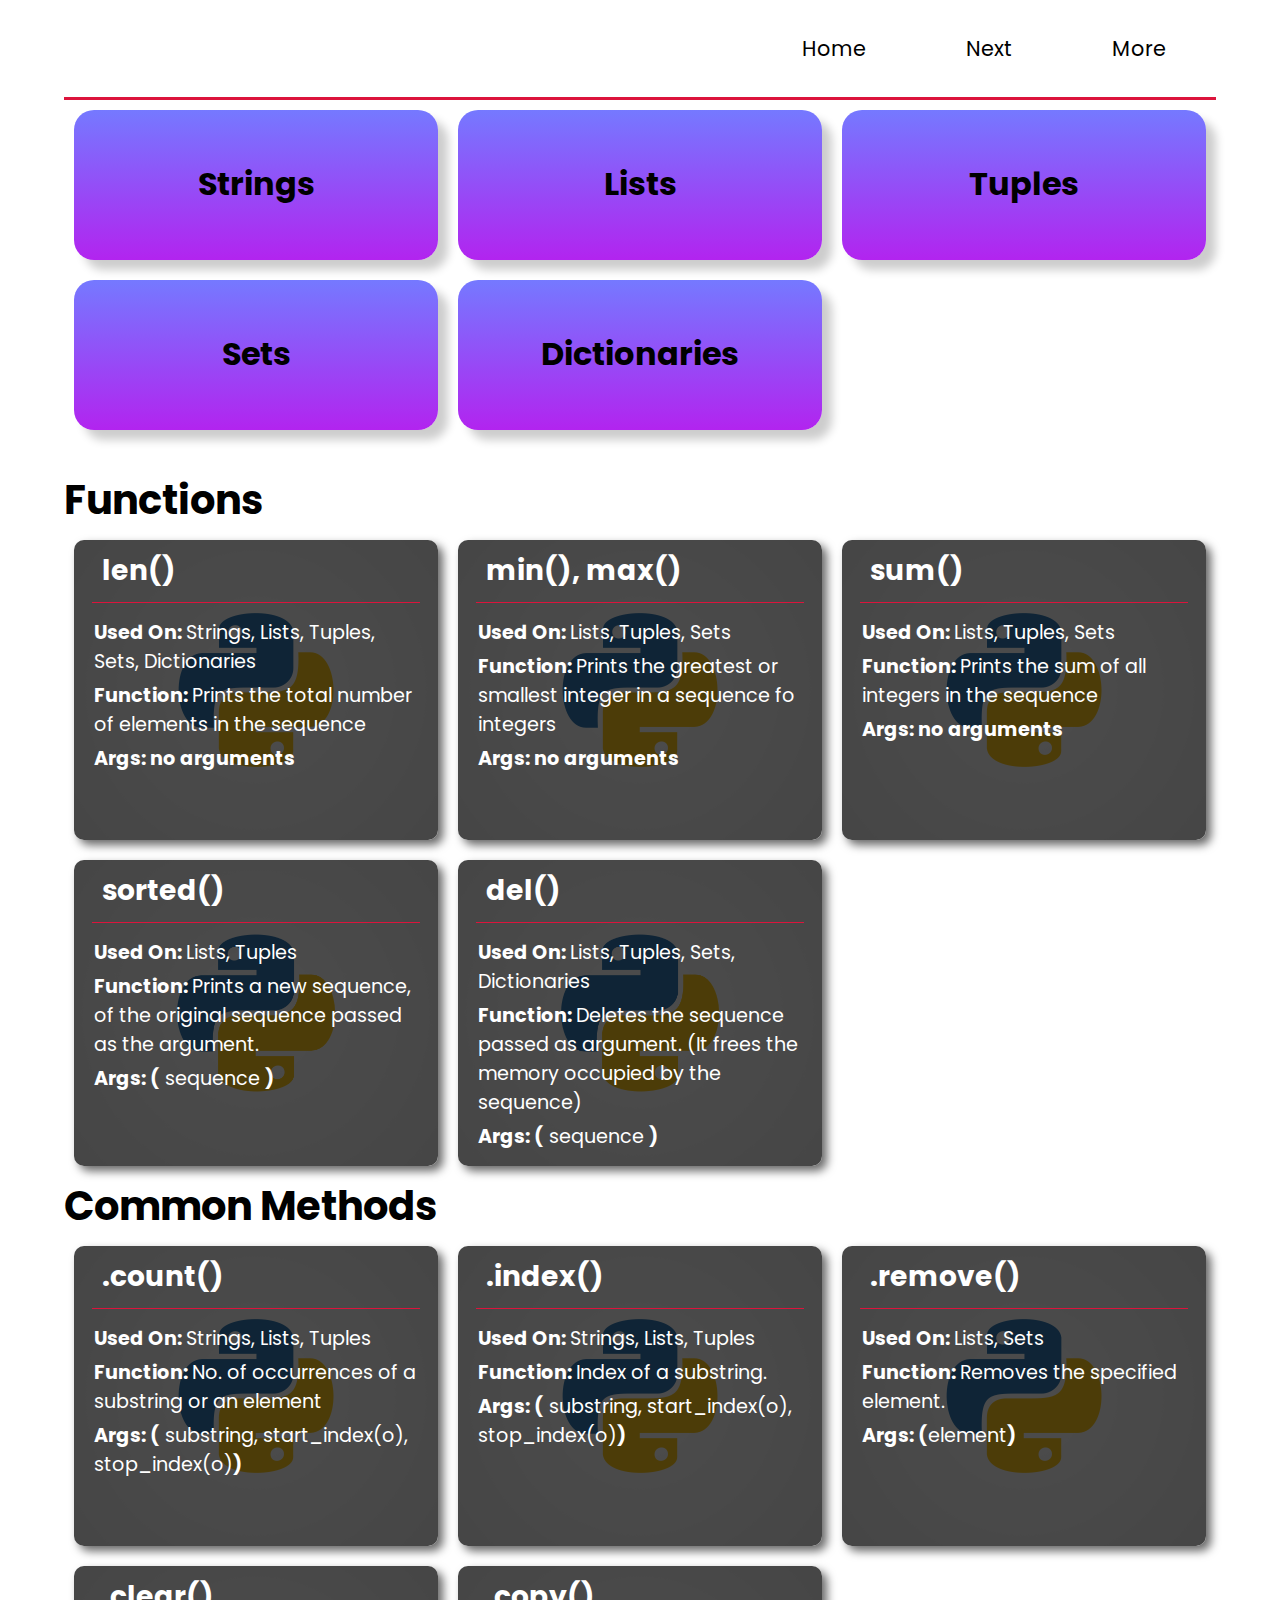
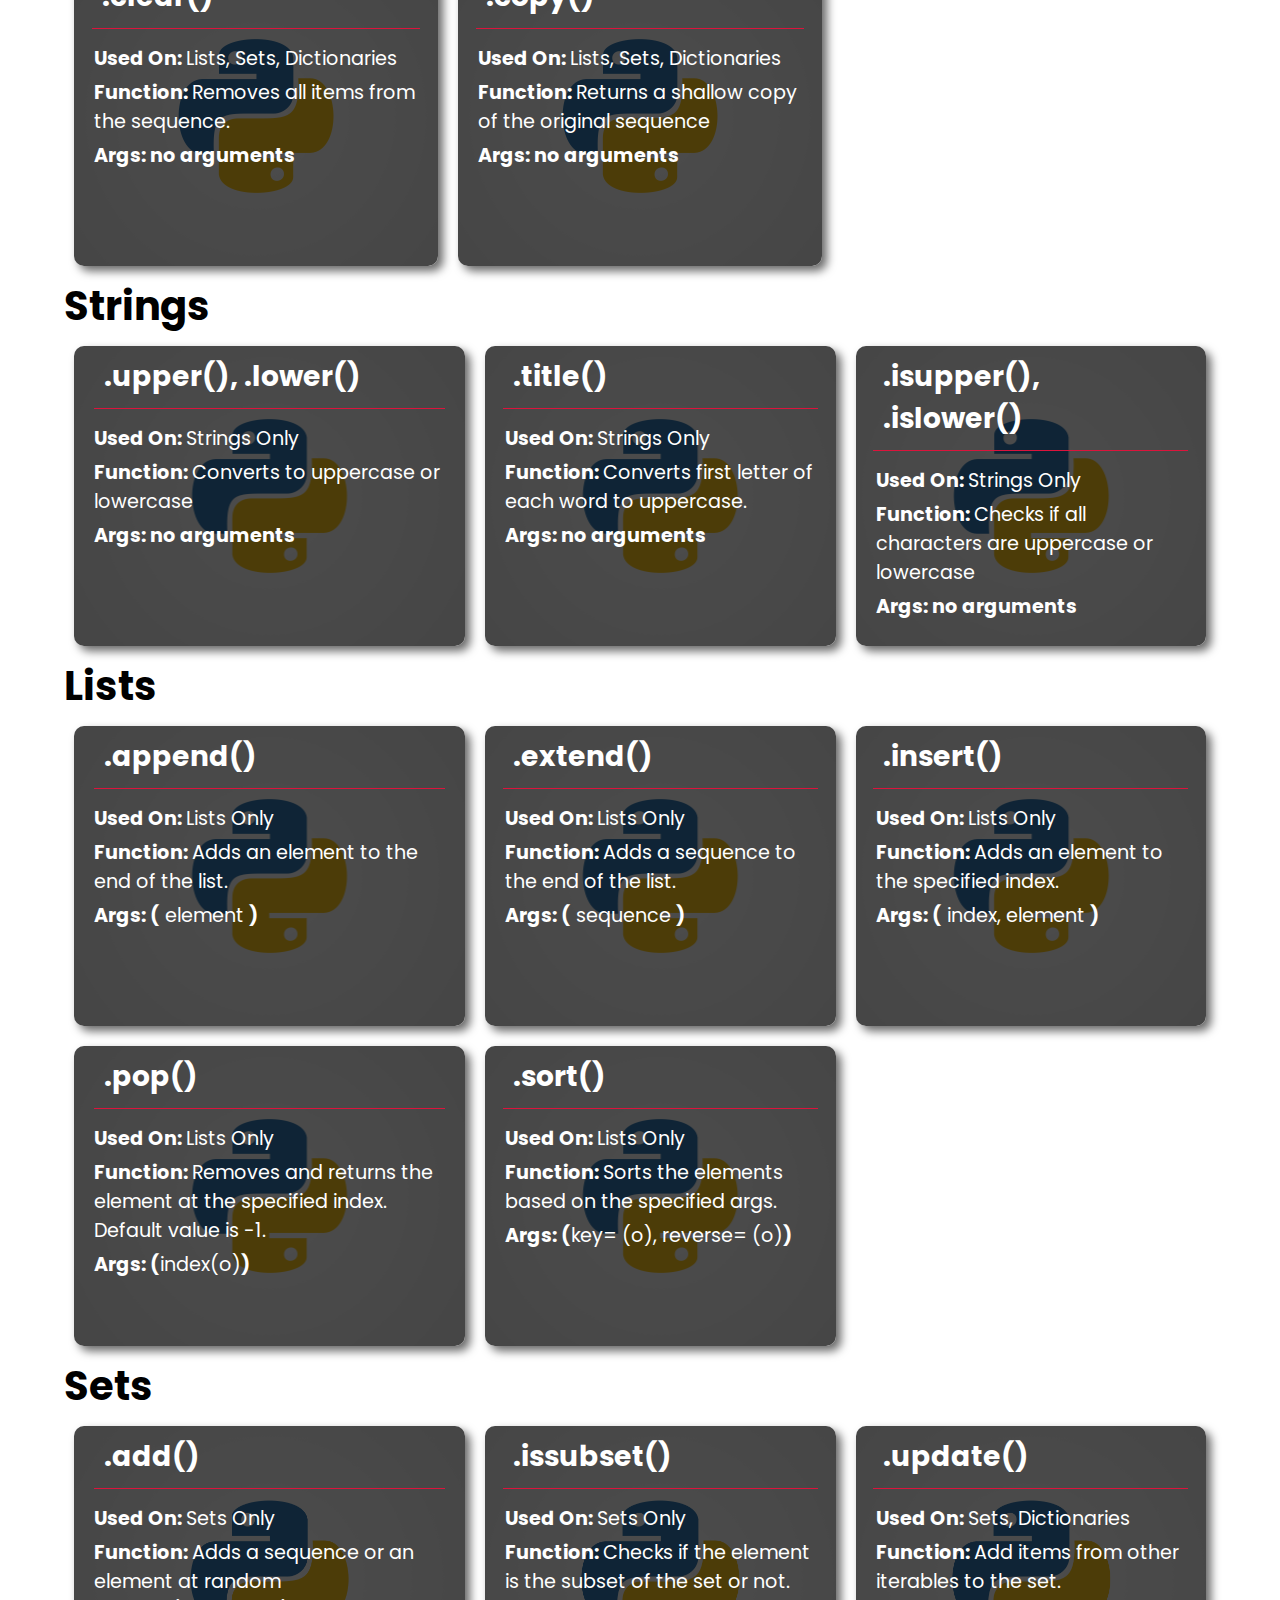
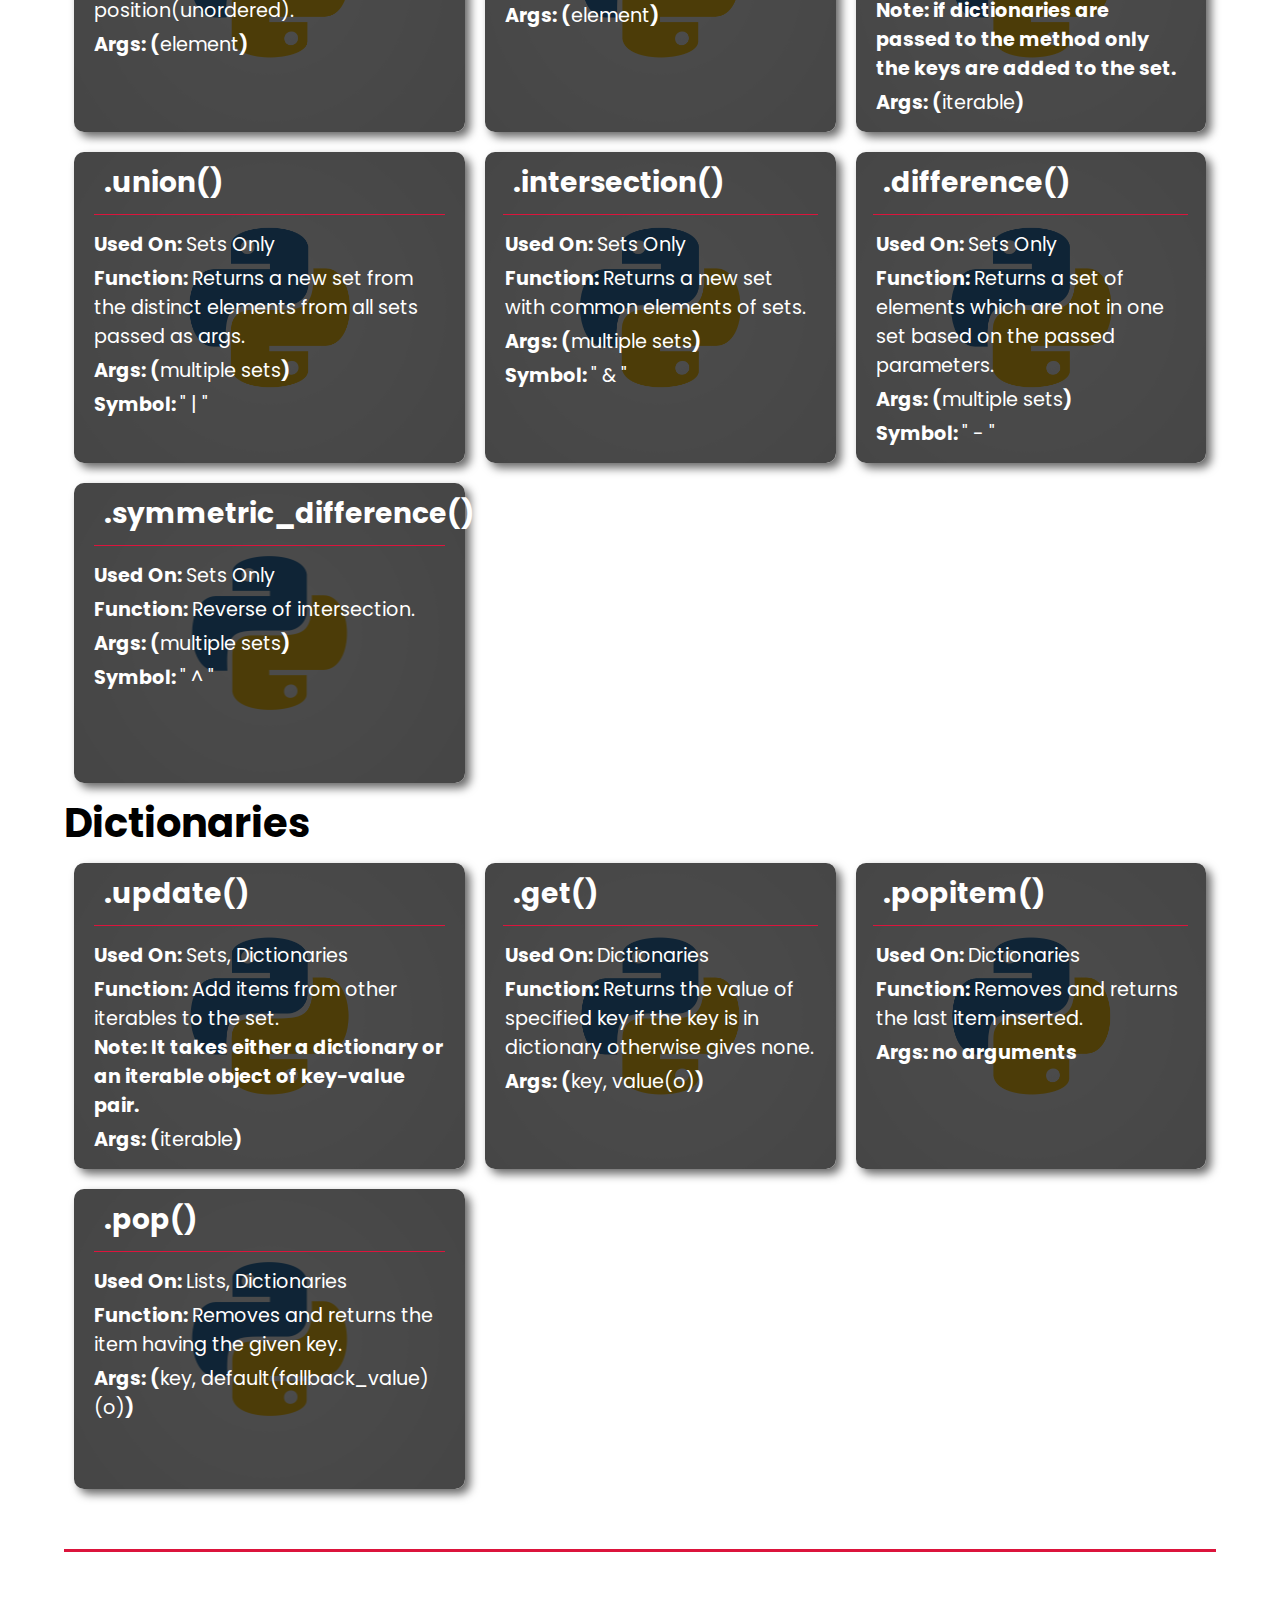
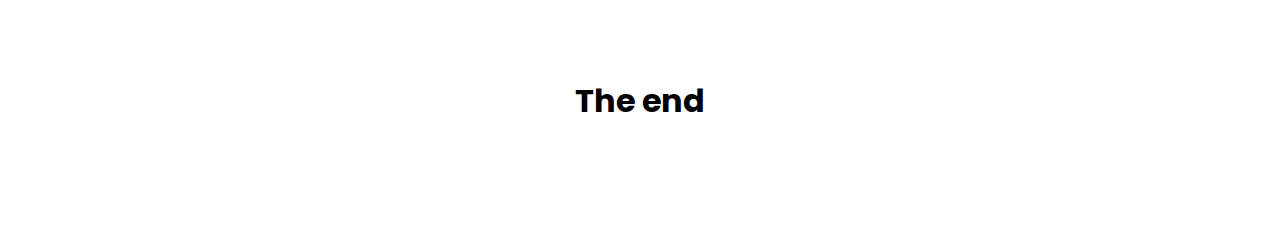
==== index.html @ 43c345cb "Initial Commit" ====
<!DOCTYPE html>
<html lang="en">
<head>
    <meta charset="UTF-8">
    <meta name="viewport" content="width=device-width, initial-scale=1.0">
    <link rel="stylesheet" href="https://cdnjs.cloudflare.com/ajax/libs/font-awesome/5.15.1/css/all.min.css"
        integrity="sha512-+4zCK9k+qNFUR5X+cKL9EIR+ZOhtIloNl9GIKS57V1MyNsYpYcUrUeQc9vNfzsWfV28IaLL3i96P9sdNyeRssA=="
        crossorigin="anonymous" />
    <link href="https://fonts.googleapis.com/css2?family=Poppins:wght@200&display=swap" rel="stylesheet">
    <link rel="stylesheet" href="styles.css">
    <title>PyHelp</title>
</head>
<body>
    <!--------------------------------------------------- Navbar ------------------------------------------------>
    <div class="for-all nav flex">
        <a href="#"><i class="fab fa-python fa-3x"></i></a>
        <ul class="flex">
            <li><a href="#">Home</a></li>
            <li><a href="#">Next</a></li>
            <li><a href="#">More</a></li>
        </ul>
    </div>
    <!------------------------------------------------ Header-info ---------------------------------------------->
    <div class="for-all header-info grid">
        <div class="strings"><h1>Strings</h1></div>
        <div class="lists"><h1>Lists</h1></div>
        <div class="tuples"><h1>Tuples</h1></div>
        <div class="sets"><h1>Sets</h1></div>
        <div class="dictionaries"><h1>Dictionaries</h1></div>
    </div>
    <!----------------------------------------------------- Functions ----------------------------------------------->
    <div class="functions">
        <div class="for-all container grid">

            <h1 class="heading">Functions</h1>
            <div class="card">
                <div class="card-header">
                    <h3>len()</h3>
                </div>
                <div class="card-footer">
                    <ul>
                        <li><span class="bold">Used On: </span>Strings, Lists, Tuples, Sets, Dictionaries</li>
                        <li><span class="bold">Function: </span>Prints the total number of elements in the sequence</li>
                        <li><span class="bold">Args: no arguments</span></li>
                    </ul>
                </div>
            </div>
            <div class="card">
                <div class="card-header">
                    <h3>min(), max()</h3>
                </div>
                <div class="card-footer">
                    <ul>
                        <li><span class="bold">Used On: </span>Lists, Tuples, Sets</li>
                        <li><span class="bold">Function: </span>Prints the greatest or smallest integer in a sequence fo integers</li>
                        <li><span class="bold">Args: no arguments</span></li>
                    </ul>
                </div>
            </div>
            <div class="card">
                <div class="card-header">
                    <h3>sum()</h3>
                </div>
                <div class="card-footer">
                    <ul>
                        <li><span class="bold">Used On: </span>Lists, Tuples, Sets</li>
                        <li><span class="bold">Function: </span>Prints the sum of all integers in the sequence</li>
                        <li><span class="bold">Args: no arguments</span></li>
                    </ul>
                </div>
            </div>
            <div class="card">
                <div class="card-header">
                    <h3>sorted()</h3>
                </div>
                <div class="card-footer">
                    <ul>
                        <li><span class="bold">Used On: </span>Lists, Tuples</li>
                        <li><span class="bold">Function: </span>Prints a new sequence, of the original sequence passed as the argument.</li>
                        <li><span class="bold">Args: </span><span>(</span> sequence <span>)</span>
                        </li>
                    </ul>
                </div>
            </div>
            <div class="card">
                <div class="card-header">
                    <h3>del()</h3>
                </div>
                <div class="card-footer">
                    <ul>
                        <li><span class="bold">Used On: </span>Lists, Tuples, Sets, Dictionaries</li>
                        <li><span class="bold">Function: </span>Deletes the sequence passed as argument. (It frees the memory occupied by the sequence)</li>
                        <li><span class="bold">Args: </span><span>(</span> sequence <span>)</span>
                        </li>
                    </ul>
                </div>
            </div>
            
    </div>
    <!---------------------------------------------- Common Methods ------------------------------------------------>
    <div class="common-methods">
        <div class="for-all container grid">
        
            <h1 class="heading">Common Methods</h1>
            <div class="card">
                <div class="card-header">
                    <h3>.count()</h3>
                </div>
                <div class="card-footer">
                    <ul>
                        <li><span class="bold">Used On: </span>Strings, Lists, Tuples</li>
                        <li><span class="bold">Function: </span>No. of occurrences of a substring or an element</li>
                        <li><span class="bold">Args: </span><span>(</span> substring, start_index(o), stop_index(o)<span>)</span>
                        </li>
                    </ul>
                </div>
            </div>
            <div class="card">
                <div class="card-header">
                    <h3>.index()</h3>
                </div>
                <div class="card-footer">
                    <ul>
                        <li><span class="bold">Used On: </span>Strings, Lists, Tuples</li>
                        <li><span class="bold">Function: </span>Index of a substring.</li>
                        <li><span class="bold">Args: </span><span>(</span> substring, start_index(o), stop_index(o)<span>)</span>
                        </li>
                    </ul>
                </div>
            </div>
            <div class="card">
                <div class="card-header">
                    <h3>.remove()</h3>
                </div>
                <div class="card-footer">
                    <ul>
                        <li><span class="bold">Used On: </span>Lists, Sets </li>
                        <li><span class="bold">Function: </span>Removes the specified element.
                        </li>
                        <li><span class="bold">Args: </span><span>(</span>element<span>)</span>
                        </li>
                    </ul>
                </div>
            </div>
            <div class="card">
                <div class="card-header">
                    <h3>.clear()</h3>
                </div>
                <div class="card-footer">
                    <ul>
                        <li><span class="bold">Used On: </span>Lists, Sets, Dictionaries </li>
                        <li><span class="bold">Function: </span>Removes all items from the sequence.
                        </li>
                        <li><span class="bold">Args: no arguments</span>
                        </li>
                    </ul>
                </div>
            </div>
            <div class="card">
                <div class="card-header">
                    <h3>.copy()</h3>
                </div>
                <div class="card-footer">
                    <ul>
                        <li><span class="bold">Used On: </span>Lists, Sets, Dictionaries </li>
                        <li><span class="bold">Function: </span>Returns a shallow copy of the original sequence</span>
                        </li>
                        <li><span class="bold">Args: no arguments</span>
                        </li>
                    </ul>
                </div>
            </div>
            
    </div>
    <!------------------------------------------------  Header -------------------------------------------------->
    <header>
        <div class="for-all container grid">
            <!------------------------ strings  ----------------------------->
            <h1 class="heading">Strings</h1>
            <div class="card">
                <div class="card-header">
                    <h3>.upper(), .lower()</h3>
                </div>
                <div class="card-footer">
                    <ul>
                        <li><span class="bold">Used On: </span>Strings Only</li>
                        <li><span class="bold">Function: </span>Converts to uppercase or lowercase</li>
                        <li><span class="bold">Args: no arguments</span>
                        </li>
                    </ul>
                </div>
            </div>
            <div class="card">
                <div class="card-header">
                    <h3>.title()</h3>
                </div>
                <div class="card-footer">
                    <ul>
                        <li><span class="bold">Used On: </span>Strings Only</li>
                        <li><span class="bold">Function: </span>Converts first letter of each word to uppercase.</li>
                        <li><span class="bold">Args: no arguments</span>
                        </li>
                    </ul>
                </div>
            </div>
            <div class="card">
                <div class="card-header">
                    <h3>.isupper(), .islower()</h3>
                </div>
                <div class="card-footer">
                    <ul>
                        <li><span class="bold">Used On: </span>Strings Only</li>
                        <li><span class="bold">Function: </span>Checks if all characters are uppercase or lowercase</li>
                        <li><span class="bold">Args: no arguments</span>
                        </li>
                    </ul>
                </div>
            </div>

            
            <!----------------------------- Lists ---------------------------->
            <h1 class="heading">Lists</h1>
            <div class="card">
                <div class="card-header">
                    <h3>.append()</h3>
                </div>
                <div class="card-footer">
                    <ul>
                        <li><span class="bold">Used On: </span>Lists Only</li>
                        <li><span class="bold">Function: </span>Adds an element to the end of the list.</li>
                        <li><span class="bold">Args: </span><span>(</span> element <span>)</span>
                        </li>
                    </ul>
                </div>
            </div>
            <div class="card">
                <div class="card-header">
                    <h3>.extend()</h3>
                </div>
                <div class="card-footer">
                    <ul>
                        <li><span class="bold">Used On: </span>Lists Only</li>
                        <li><span class="bold">Function: </span>Adds a sequence to the end of the list.</li>
                        <li><span class="bold">Args: </span><span>(</span> sequence <span>)</span>
                        </li>
                    </ul>
                </div>
            </div>
            <div class="card">
                <div class="card-header">
                    <h3>.insert()</h3>
                </div>
                <div class="card-footer">
                    <ul>
                        <li><span class="bold">Used On: </span>Lists Only</li>
                        <li><span class="bold">Function: </span>Adds an element to the specified index.</li>
                        <li><span class="bold">Args: </span><span>(</span> index, element <span>)</span>
                        </li>
                    </ul>
                </div>
            </div>
            <div class="card">
                <div class="card-header">
                    <h3>.pop()</h3>
                </div>
                <div class="card-footer">
                    <ul>
                        <li><span class="bold">Used On: </span>Lists Only</li>
                        <li><span class="bold">Function: </span>Removes and returns the element at the specified index. Default value is -1. </li>
                        <li><span class="bold">Args: </span><span>(</span>index(o)<span>)</span>
                        </li>
                    </ul>
                </div>
            </div>
            
            <div class="card">
                <div class="card-header">
                    <h3>.sort()</h3>
                </div>
                <div class="card-footer">
                    <ul>
                        <li><span class="bold">Used On: </span>Lists Only</li>
                        <li><span class="bold">Function: </span>Sorts the elements based on the specified args.</li>
                        <li><span class="bold">Args: </span><span>(</span>key= (o), reverse= (o)<span>)</span>
                        </li>
                    </ul>
                </div>
            </div>
            <!---------------------------------- Sets --------------------------------->
            <h1 class="heading">Sets</h1>
            <div class="card">
                <div class="card-header">
                    <h3>.add()</h3>
                </div>
                <div class="card-footer">
                    <ul>
                        <li><span class="bold">Used On: </span>Sets Only</li>
                        <li><span class="bold">Function: </span>Adds a sequence or an element at random position(unordered).
                        </li>
                        <li><span class="bold">Args: </span><span>(</span>element<span>)</span>
                        </li>
                    </ul>
                </div>
            </div>
            <div class="card">
                <div class="card-header">
                    <h3>.issubset()</h3>
                </div>
                <div class="card-footer">
                    <ul>
                        <li><span class="bold">Used On: </span>Sets Only</li>
                        <li><span class="bold">Function: </span>Checks if the element is the subset of the set or not.
                        </li>
                        <li><span class="bold">Args: </span><span>(</span>element<span>)</span>
                        </li>
                    </ul>
                </div>
            </div>
            <div class="card">
                <div class="card-header">
                    <h3>.update()</h3>
                </div>
                <div class="card-footer">
                    <ul>
                        <li><span class="bold">Used On: </span>Sets, Dictionaries </li>
                        <li><span class="bold">Function: </span>Add items from other iterables to the set. </br>
                        <span>Note: if dictionaries are passed to the method only the keys are added to the set.</span>    
                        </li>
                        <li><span class="bold">Args: </span><span>(</span>iterable<span>)</span>
                        </li>
                    </ul>
                </div>
            </div>
            <div class="card">
                <div class="card-header">
                    <h3>.union()</h3>
                </div>
                <div class="card-footer">
                    <ul>
                        <li><span class="bold">Used On: </span>Sets Only</li>
                        <li><span class="bold">Function: </span>Returns a new set from the distinct elements from all sets passed as args.
                        </li>
                        <li><span class="bold">Args: </span><span>(</span>multiple sets<span>)</span>
                        </li>
                        <li><span class="bold">Symbol: </span>
                        " | "</li>
                    </ul>
                </div>
            </div>
            <div class="card">
                <div class="card-header">
                    <h3>.intersection()</h3>
                </div>
                <div class="card-footer">
                    <ul>
                        <li><span class="bold">Used On: </span>Sets Only</li>
                        <li><span class="bold">Function: </span>Returns a new set with common elements of sets.
                        </li>
                        <li><span class="bold">Args: </span><span>(</span>multiple sets<span>)</span>
                        </li>
                        <li><span class="bold">Symbol: </span>
                            " & "</li>
                    </ul>
                </div>
            </div>
            <div class="card">
                <div class="card-header">
                    <h3>.difference()</h3>
                </div>
                <div class="card-footer">
                    <ul>
                        <li><span class="bold">Used On: </span>Sets Only</li>
                        <li><span class="bold">Function: </span>Returns a set of elements which are not in one set based on the passed parameters.
                        </li>
                        <li><span class="bold">Args: </span><span>(</span>multiple sets<span>)</span>
                        </li>
                        <li><span class="bold">Symbol: </span>
                            " - "</li>
                    </ul>
                </div>
            </div>
            <div class="card">
                <div class="card-header">
                    <h3>.symmetric_difference()</h3>
                </div>
                <div class="card-footer">
                    <ul>
                        <li><span class="bold">Used On: </span>Sets Only</li>
                        <li><span class="bold">Function: </span>Reverse of intersection. 
                        </li>
                        <li><span class="bold">Args: </span><span>(</span>multiple sets<span>)</span>
                        </li>
                        <li><span class="bold">Symbol: </span>
                            " ^ "</li>
                    </ul>
                </div>
            </div>
            <!----------------------------------- Dictionaries --------------------------------->
            <h1 class="heading">Dictionaries</h1>
            <div class="card">
                <div class="card-header">
                    <h3>.update()</h3>
                </div>
                <div class="card-footer">
                    <ul>
                        <li><span class="bold">Used On: </span>Sets, Dictionaries </li>
                        <li><span class="bold">Function: </span>Add items from other iterables to the set. </br>
                            <span>Note: It takes either a dictionary or an iterable object of key-value pair. </span>
                        </li>
                        <li><span class="bold">Args: </span><span>(</span>iterable<span>)</span>
                        </li>
                    </ul>
                </div>
            </div>
            <div class="card">
                <div class="card-header">
                    <h3>.get()</h3>
                </div>
                <div class="card-footer">
                    <ul>
                        <li><span class="bold">Used On: </span> Dictionaries </li>
                        <li><span class="bold">Function: </span>Returns the value of specified key if the key is in dictionary otherwise gives none.
                        </li>
                        <li><span class="bold">Args: </span><span>(</span>key, value(o)<span>)</span>
                        </li>
                    </ul>
                </div>
            </div>
            <div class="card">
                <div class="card-header">
                    <h3>.popitem()</h3>
                </div>
                <div class="card-footer">
                    <ul>
                        <li><span class="bold">Used On: </span> Dictionaries </li>
                        <li><span class="bold">Function: </span>Removes and returns the last item inserted.
                        </li>
                        <li><span class="bold">Args: no arguments</span>
                        </li>
                    </ul>
                </div>
            </div>
            <div class="card">
                <div class="card-header">
                    <h3>.pop()</h3>
                </div>
                <div class="card-footer">
                    <ul>
                        <li><span class="bold">Used On: </span>Lists, Dictionaries </li>
                        <li><span class="bold">Function: </span>Removes and returns the item having the given key.
                        </li>
                        <li><span class="bold">Args: </span><span>(</span>key, default(fallback_value)(o)<span>)</span>
                        </li>
                    </ul>
                </div>
            </div>
        </div>
    </header>
    <!------------------------------------------------- Footer -------------------------------------------->
    <div class="footer">
        <h1>The end</h1>
    </div>
</body>
</html>
---- styles.css ----
/* Utilities */

* {
  padding: 0;
  margin: 0;
  box-sizing: border-box;
}

body {
  font-family: "Poppins", sans-serif;
}

.for-all {
  width: 90%;
  margin: 0 auto;
}

ul {
  list-style-type: none;
}
a {
  text-decoration: none;
}

.flex {
  display: flex;
  align-items: center;
  justify-content: center;
}

.grid {
  display: grid;
  grid-template-columns: 1fr 1fr 1fr;
}

.card {
  background-image: url(./pyimg.png);
  background-repeat: no-repeat;
  background-size: cover;
  background-position: center;
  min-height: 300px;
  border-radius: 10px;
  margin: 10px;
  box-shadow: 5px 5px 10px rgba(0, 0, 0, 0.6);
  position: relative;
  color: white;
  z-index: 1;
  transition: transform 0.5s ease, background-image 10s ease;
}

.card:hover {
  transform: scale(1.02);
  background-image: linear-gradient(to right, #f83600 0%, #f9d423 100%);
}

.card::after {
  position: absolute;
  content: "";
  top: 0;
  left: 0;
  width: 100%;
  height: 100%;
  border-radius: 10px;
  background-color: #000;
  opacity: 0.7;
  z-index: -1;
}

.card-header {
  font-size: 1.5rem;
  width: 90%;
  margin: 0 auto;
  padding: 10px;
  border-radius: 10px 10px 0 0;
  border-bottom: 1px solid crimson;
}
.card-footer {
  padding: 10px 20px;
  font-size: 1.2rem;
}
.card-footer ul li {
  margin: 5px 0;
}
.card-footer ul li span {
  font-weight: bold;
}

/* Navbar */

.nav {
  width: 90%;
  margin: 0 auto;
  min-height: 100px;
  justify-content: space-between;
  border-bottom: 3px solid crimson;
}

.nav li {
  margin: 0 50px;
}
.nav li a {
  font-size: 1.3rem;
  color: #000;
}

/* Functions */

/* Header-info */

.header-info {
  grid-template-columns: repeat(auto-fit, minmax(19rem, 1fr));
  margin-bottom: 30px;
}

.header-info div {
  background-image: linear-gradient(to top, #b224ef 0%, #7579ff 100%);
  margin: 10px 10px;
  padding: 50px;
  text-align: center;
  min-height: 150px;
  border-radius: 20px;
  box-shadow: 10px 10px 10px rgba(0, 0, 0, 0.2);
}

.container .heading {
  font-size: 2.5rem;
  grid-column: 1 / 4;
  margin-left: 20px 10px;
}

/* Footer */
.footer {
  max-width: 90%;
  margin: 0 auto;
  display: flex;
  align-items: center;
  justify-content: center;
  height: 300px;
  margin-top: 50px;
  border-top: 3px solid crimson;
}
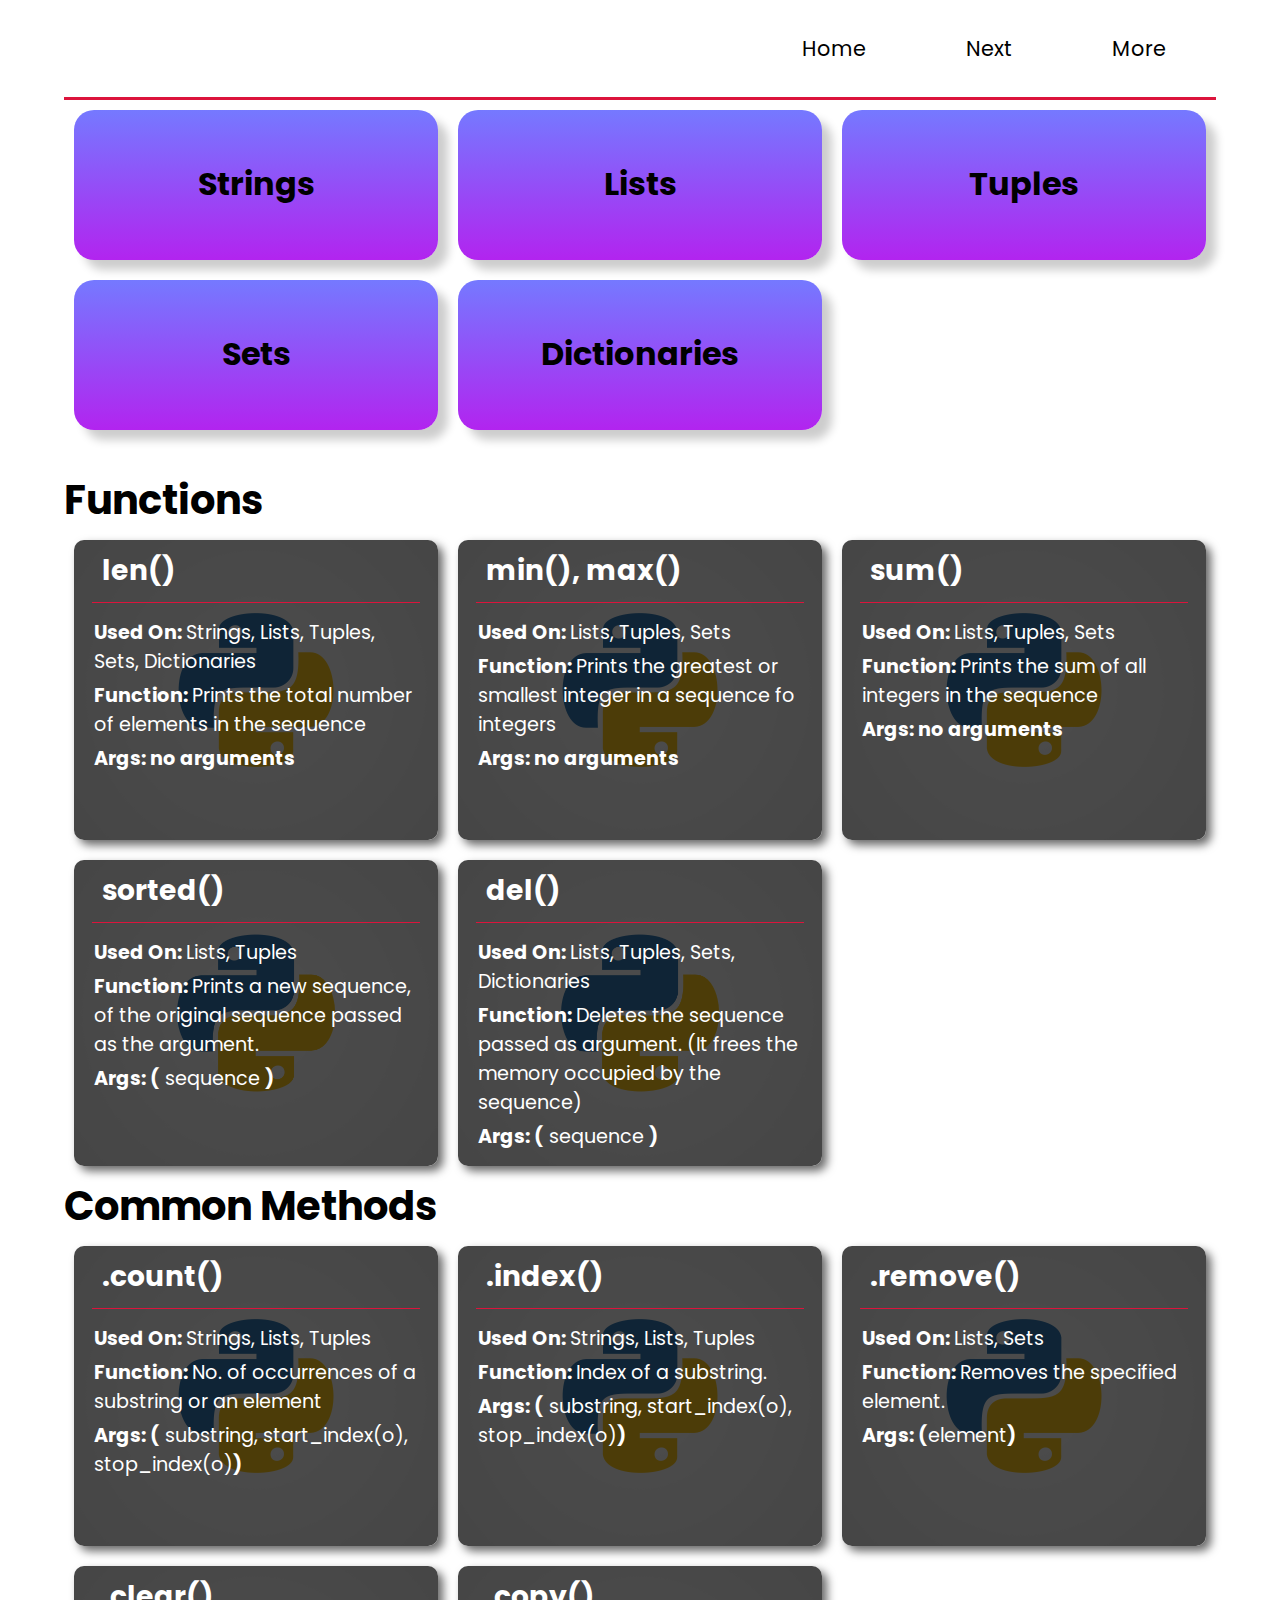
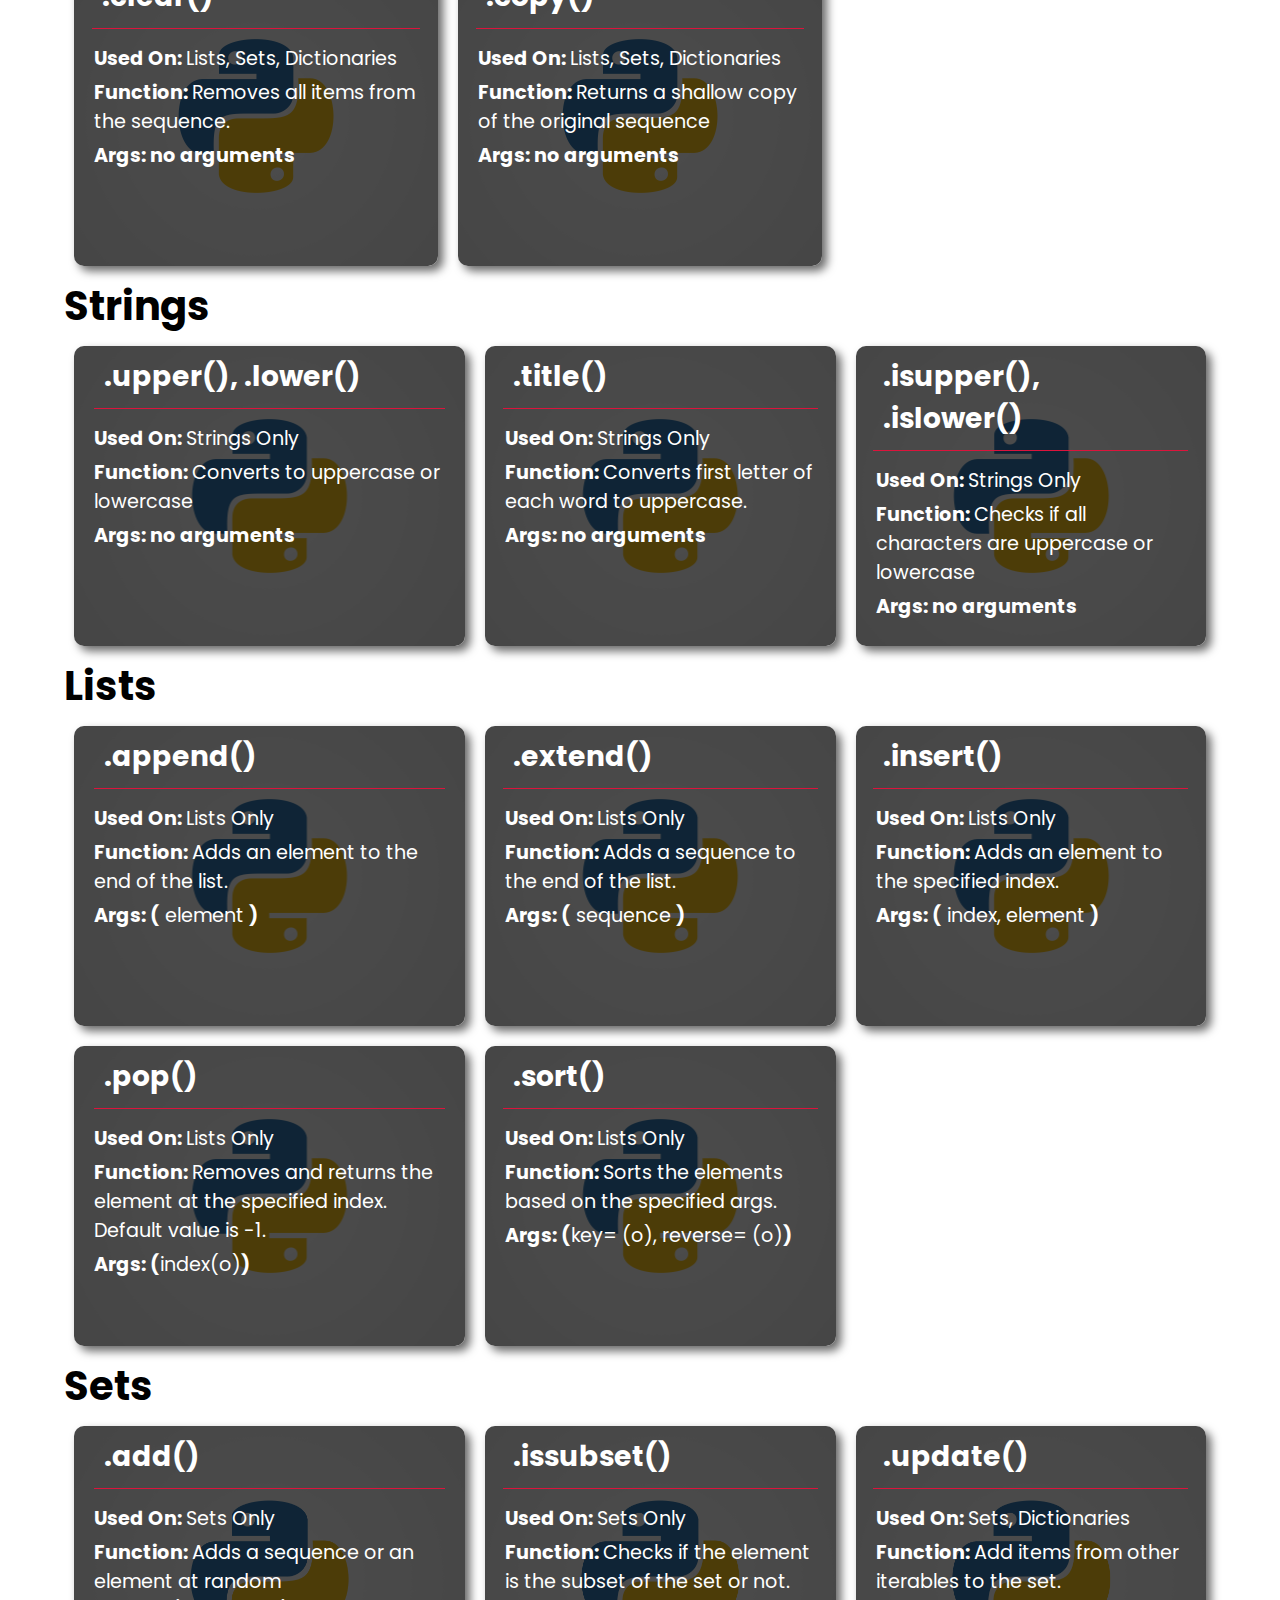
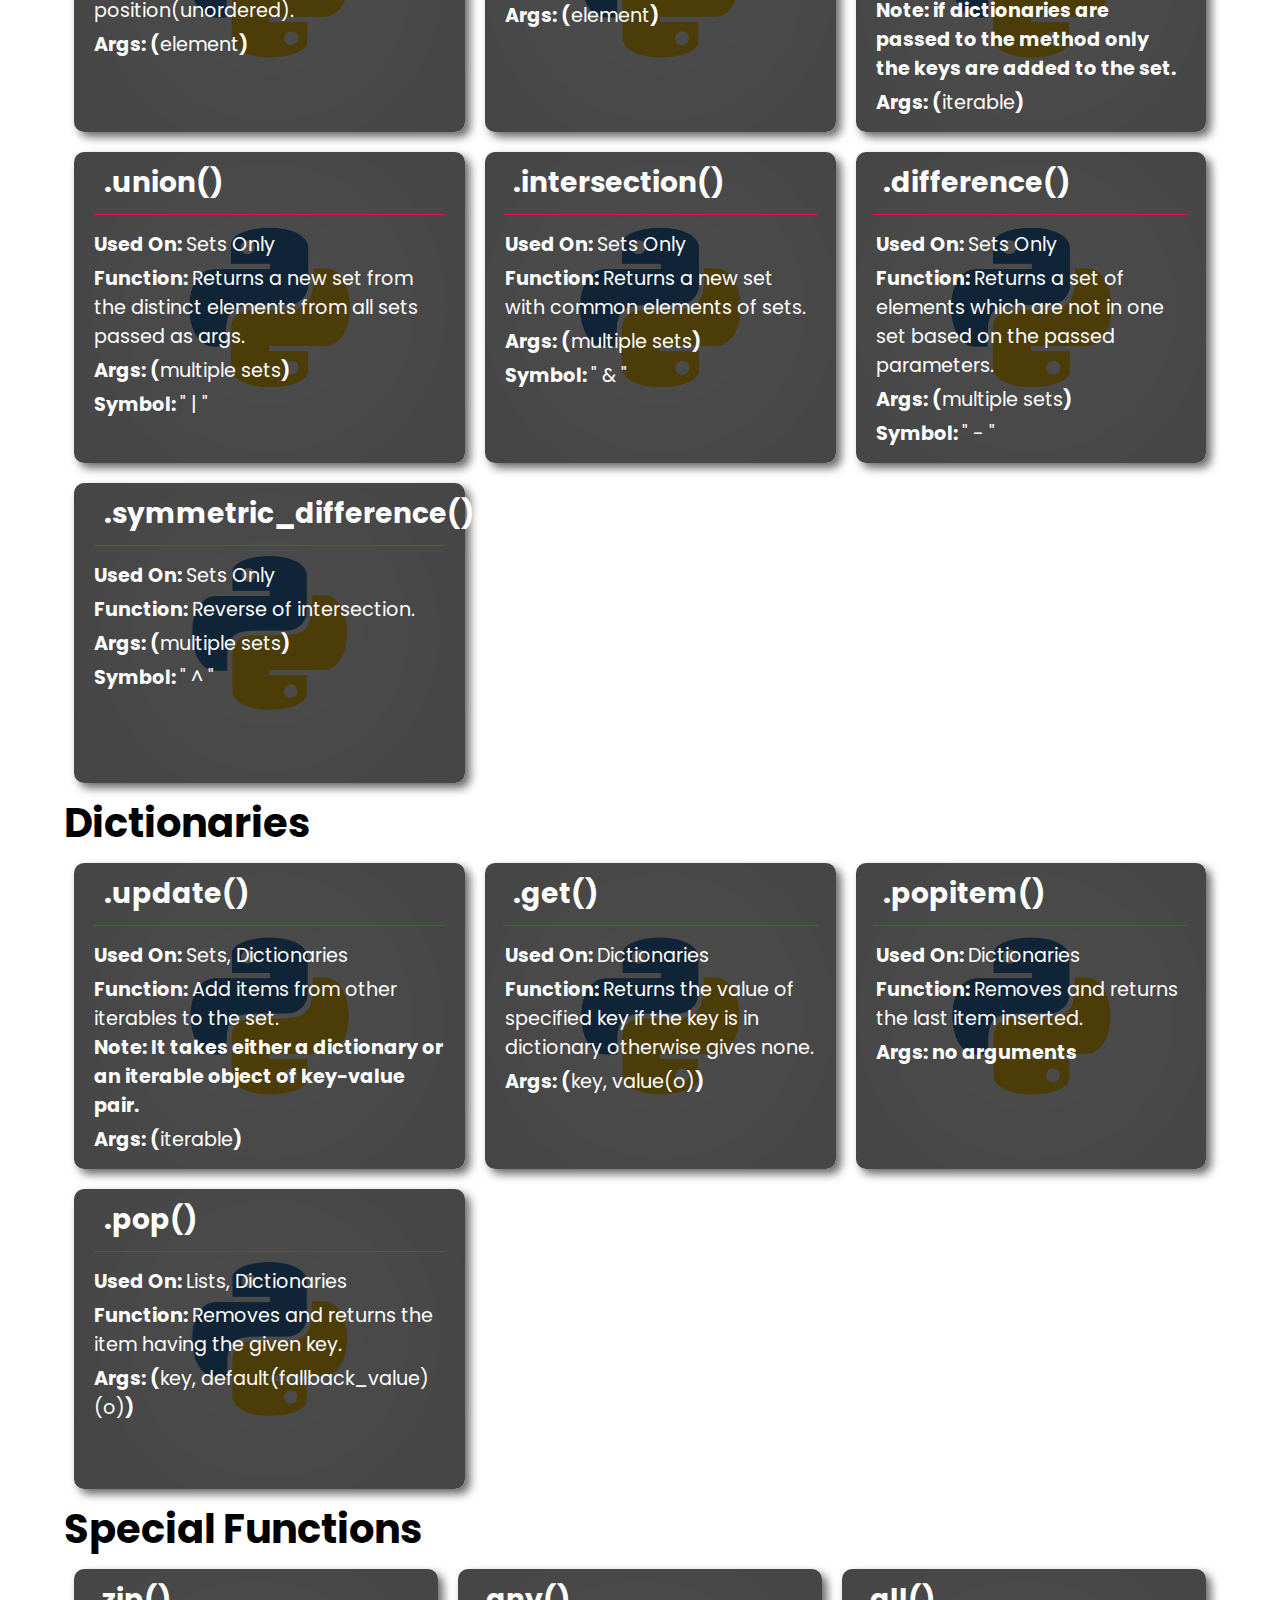
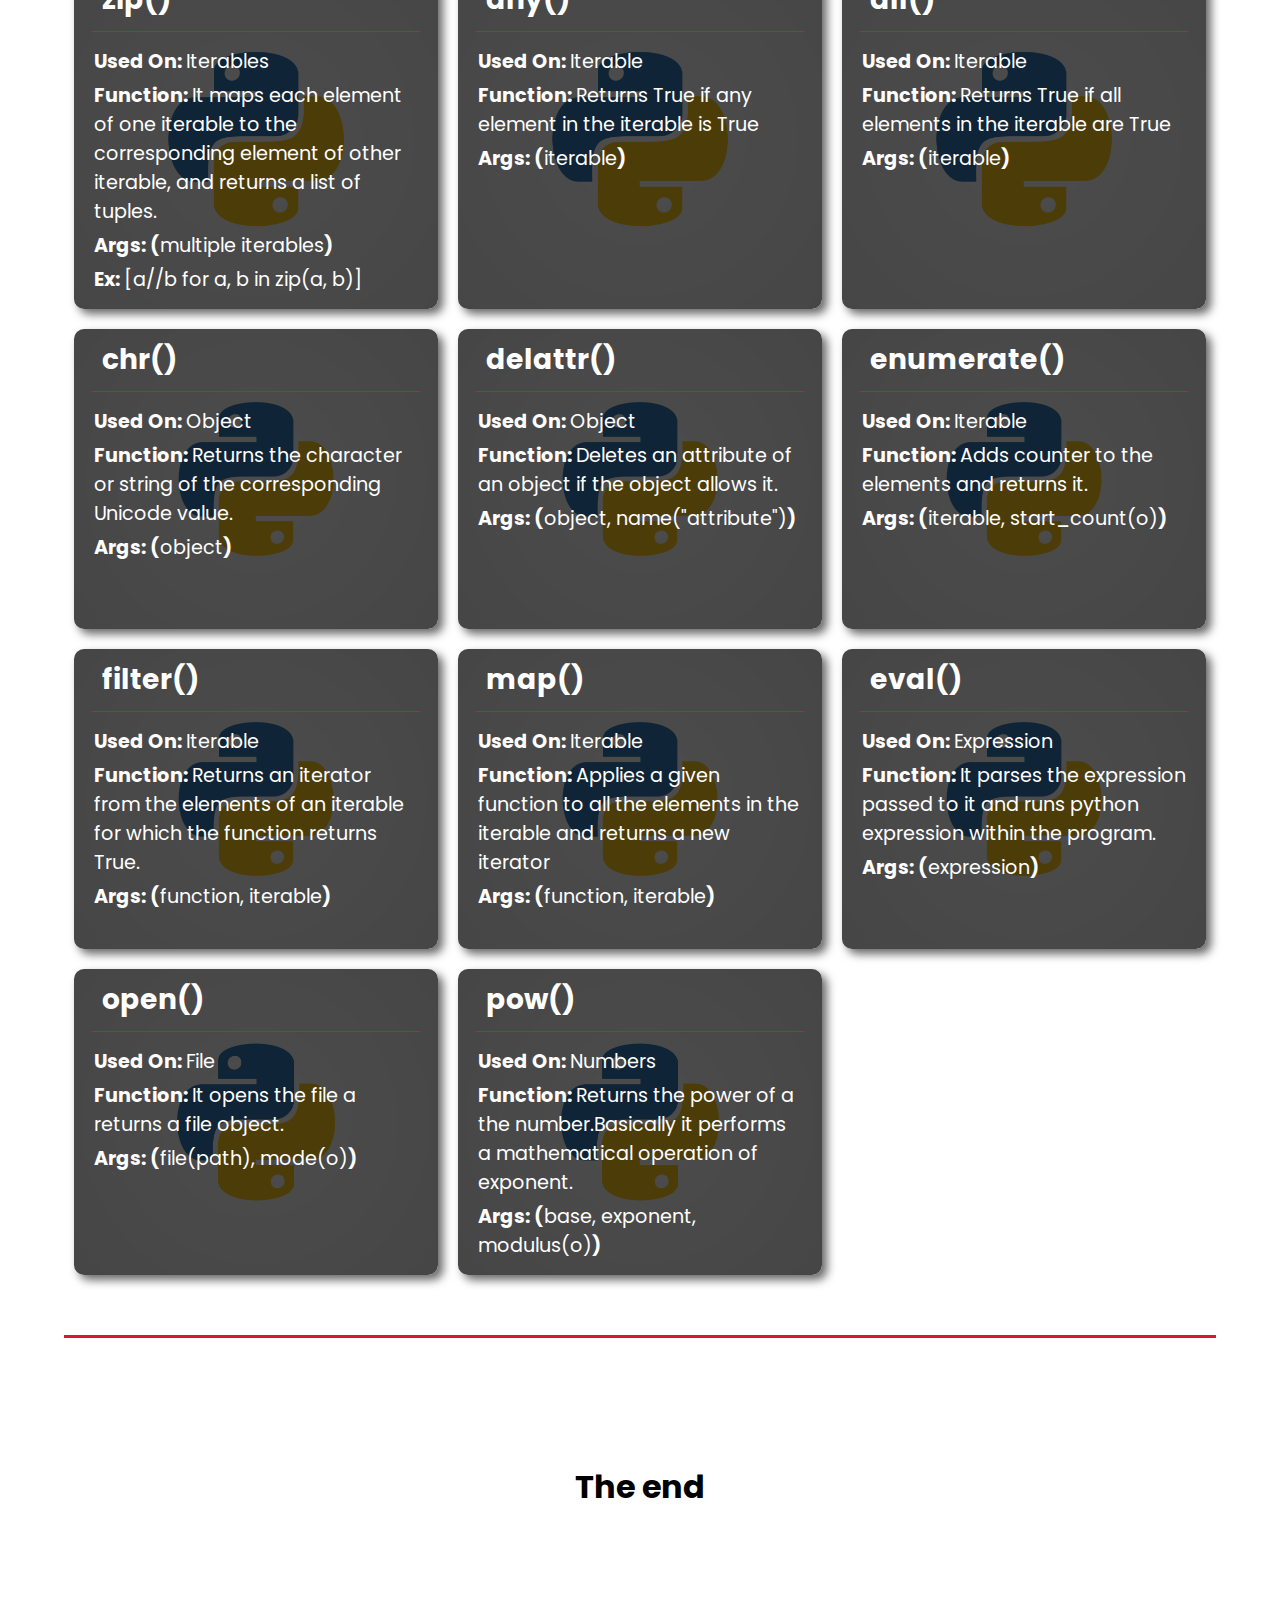
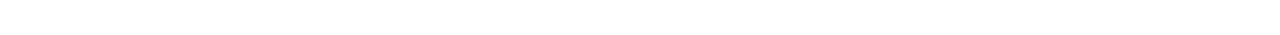
==== commit 788baef4: "added special functions" ====
--- a/index.html
+++ b/index.html
@@ -456,6 +456,146 @@
             </div>
         </div>
     </header>
+    <!------------------------------------------------- Special Functions ---------------------------------------------->
+    <div class="special-functions">
+        <div class="for-all container grid">
+    
+            <h1 class="heading">Special Functions</h1>
+            <div class="card">
+                <div class="card-header">
+                    <h3>zip()</h3>
+                </div>
+                <div class="card-footer">
+                    <ul>
+                        <li><span class="bold">Used On: </span>Iterables</li>
+                        <li><span class="bold">Function: </span>It maps each element of one iterable to the corresponding element of other iterable, and returns a list of tuples.</li>
+                        <li><span class="bold">Args: </span><span>(</span>multiple iterables<span>)</li>
+                        <li><span class="bold">Ex: </span>[a//b for a, b in zip(a, b)]</li>
+                    </ul>
+                </div>
+            </div>
+            <div class="card">
+                <div class="card-header">
+                    <h3>any()</h3>
+                </div>
+                <div class="card-footer">
+                    <ul>
+                        <li><span class="bold">Used On: </span>Iterable</li>
+                        <li><span class="bold">Function: </span>Returns True if any element in the iterable is True</li>
+                        <li><span class="bold">Args: </span><span>(</span>iterable<span>)</li>
+                    </ul>
+                </div>
+            </div>
+            <div class="card">
+                <div class="card-header">
+                    <h3>all()</h3>
+                </div>
+                <div class="card-footer">
+                    <ul>
+                        <li><span class="bold">Used On: </span>Iterable</li>
+                        <li><span class="bold">Function: </span>Returns True if all elements in the iterable are True</li>
+                        <li><span class="bold">Args: </span><span>(</span>iterable<span>)</li>
+                    </ul>
+                </div>
+            </div>
+            <div class="card">
+                <div class="card-header">
+                    <h3>chr()</h3>
+                </div>
+                <div class="card-footer">
+                    <ul>
+                        <li><span class="bold">Used On: </span>Object</li>
+                        <li><span class="bold">Function: </span>Returns the character or string of the corresponding Unicode value.</li>
+                        <li><span class="bold">Args: </span><span>(</span>object<span>)</li>
+                    </ul>
+                </div>
+            </div>
+            <div class="card">
+                <div class="card-header">
+                    <h3>delattr()</h3>
+                </div>
+                <div class="card-footer">
+                    <ul>
+                        <li><span class="bold">Used On: </span>Object</li>
+                        <li><span class="bold">Function: </span>Deletes an attribute of an object if the object allows it.</li>
+                        <li><span class="bold">Args: </span><span>(</span>object, name("attribute")<span>)</li>
+                    </ul>
+                </div>
+            </div>
+            <div class="card">
+                <div class="card-header">
+                    <h3>enumerate()</h3>
+                </div>
+                <div class="card-footer">
+                    <ul>
+                        <li><span class="bold">Used On: </span>Iterable</li>
+                        <li><span class="bold">Function: </span>Adds counter to the elements and returns it.</li>
+                        <li><span class="bold">Args: </span><span>(</span>iterable, start_count(o)<span>)</li>
+                    </ul>
+                </div>
+            </div>
+            <div class="card">
+                <div class="card-header">
+                    <h3>filter()</h3>
+                </div>
+                <div class="card-footer">
+                    <ul>
+                        <li><span class="bold">Used On: </span>Iterable</li>
+                        <li><span class="bold">Function: </span>Returns an iterator from the elements of an iterable for which the function returns True.</li>
+                        <li><span class="bold">Args: </span><span>(</span>function, iterable<span>)</li>
+                    </ul>
+                </div>
+            </div>
+            <div class="card">
+                <div class="card-header">
+                    <h3>map()</h3>
+                </div>
+                <div class="card-footer">
+                    <ul>
+                        <li><span class="bold">Used On: </span>Iterable</li>
+                        <li><span class="bold">Function: </span>Applies a given function to all the elements in the iterable and returns a new iterator</li>
+                        <li><span class="bold">Args: </span><span>(</span>function, iterable<span>)</li>
+                    </ul>
+                </div>
+            </div>
+            <div class="card">
+                <div class="card-header">
+                    <h3>eval()</h3>
+                </div>
+                <div class="card-footer">
+                    <ul>
+                        <li><span class="bold">Used On: </span>Expression</li>
+                        <li><span class="bold">Function: </span>It parses the expression passed to it and runs python expression within the program.</li>
+                        <li><span class="bold">Args: </span><span>(</span>expression<span>)</li>
+                    </ul>
+                </div>
+            </div>
+            <div class="card">
+                <div class="card-header">
+                    <h3>open()</h3>
+                </div>
+                <div class="card-footer">
+                    <ul>
+                        <li><span class="bold">Used On: </span>File</li>
+                        <li><span class="bold">Function: </span>It opens the file a returns a file object.</li>
+                        <li><span class="bold">Args: </span><span>(</span>file(path), mode(o)<span>)</li>
+                    </ul>
+                </div>
+            </div>
+            <div class="card">
+                <div class="card-header">
+                    <h3>pow()</h3>
+                </div>
+                <div class="card-footer">
+                    <ul>
+                        <li><span class="bold">Used On: </span>Numbers</li>
+                        <li><span class="bold">Function: </span>Returns the power of a the number.Basically it performs a mathematical operation of exponent.</li>
+                        <li><span class="bold">Args: </span><span>(</span>base, exponent, modulus(o)<span>)</li>
+                    </ul>
+                </div>
+            </div>
+        </div>
+    </div>
     <!------------------------------------------------- Footer -------------------------------------------->
     <div class="footer">
         <h1>The end</h1>
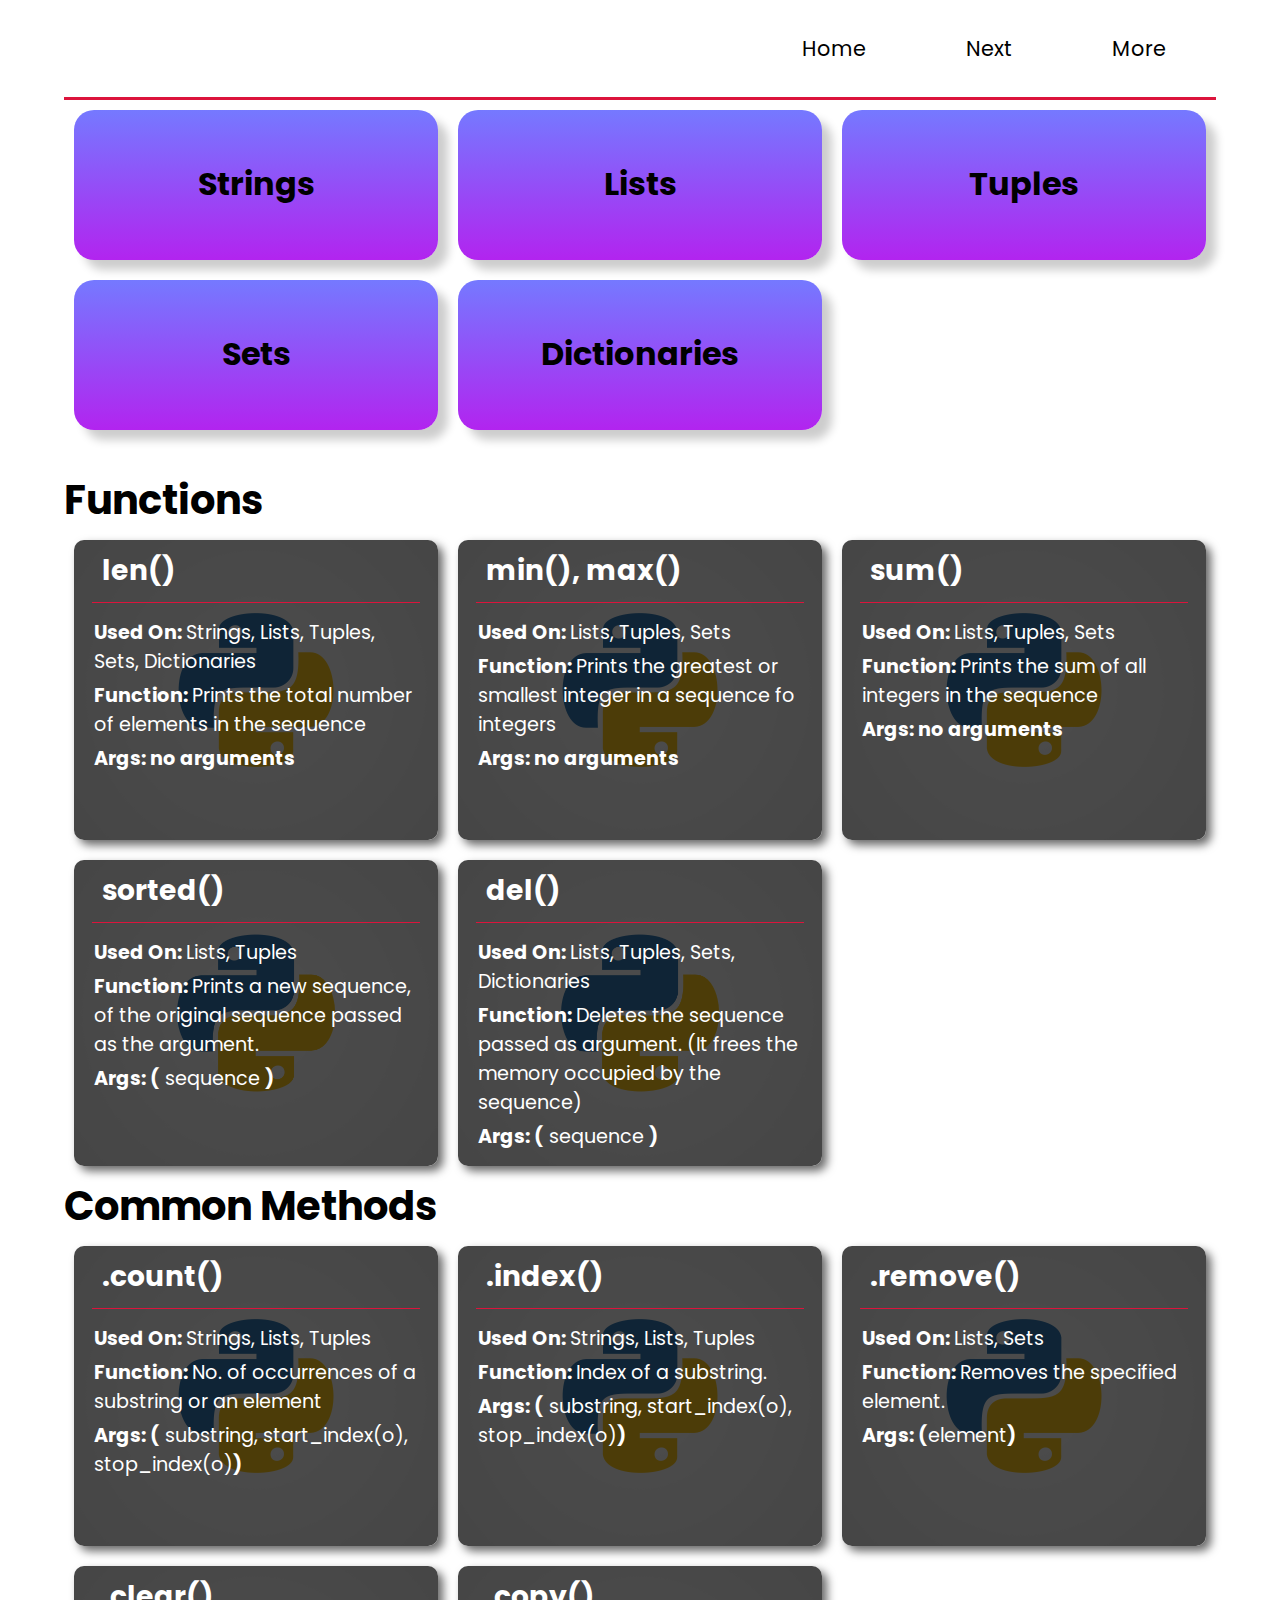
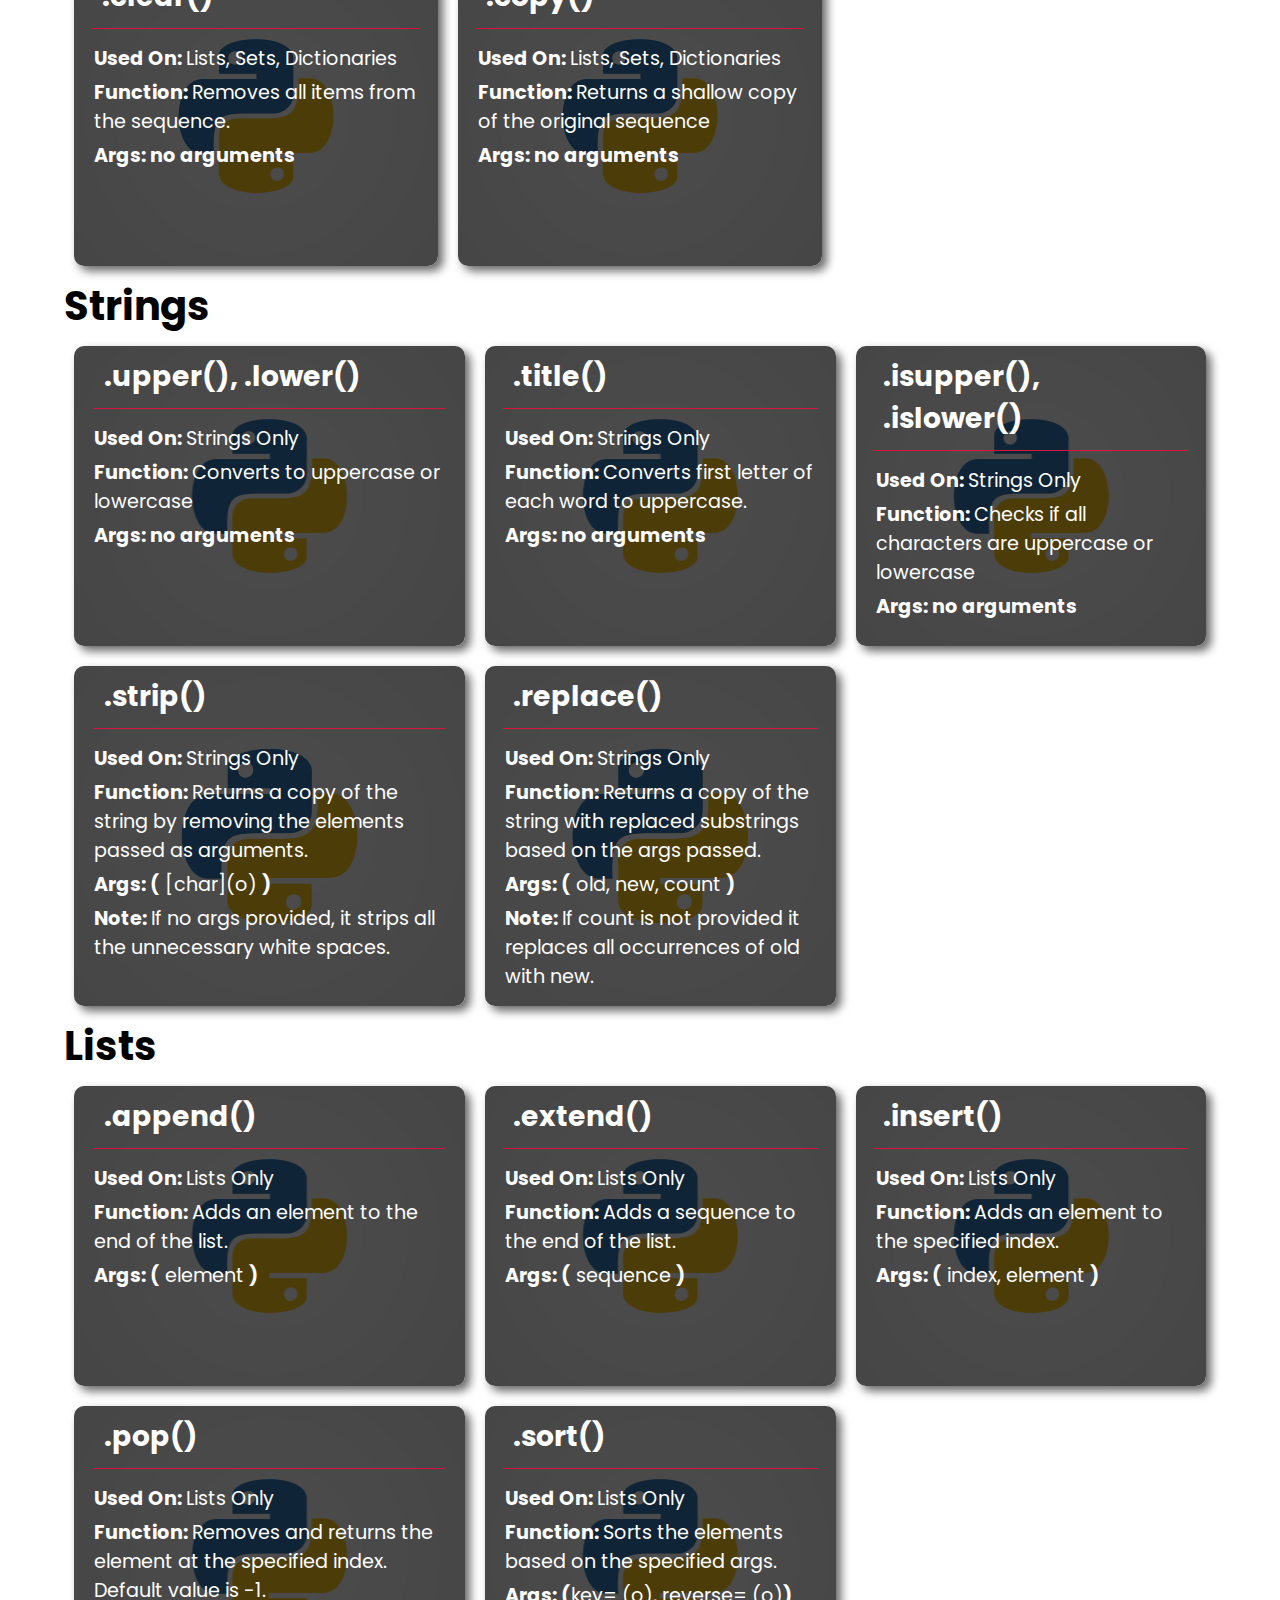
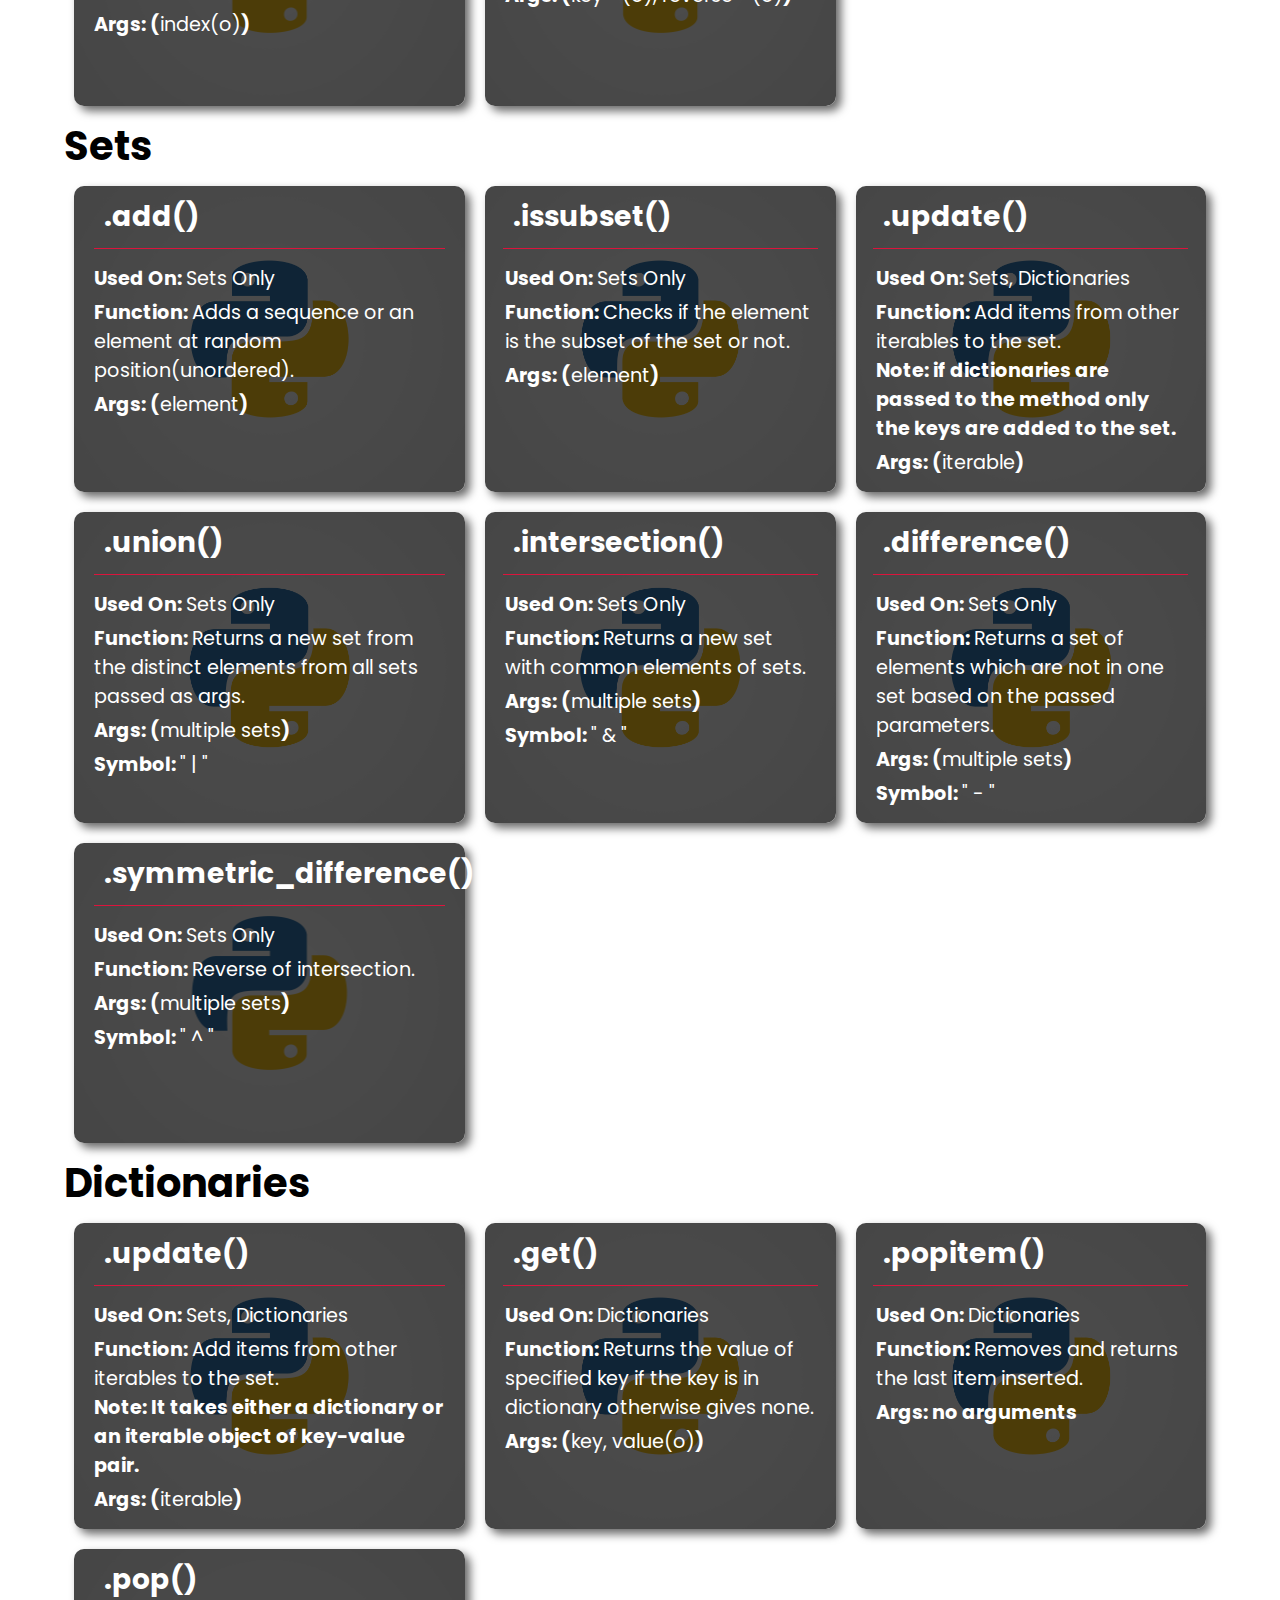
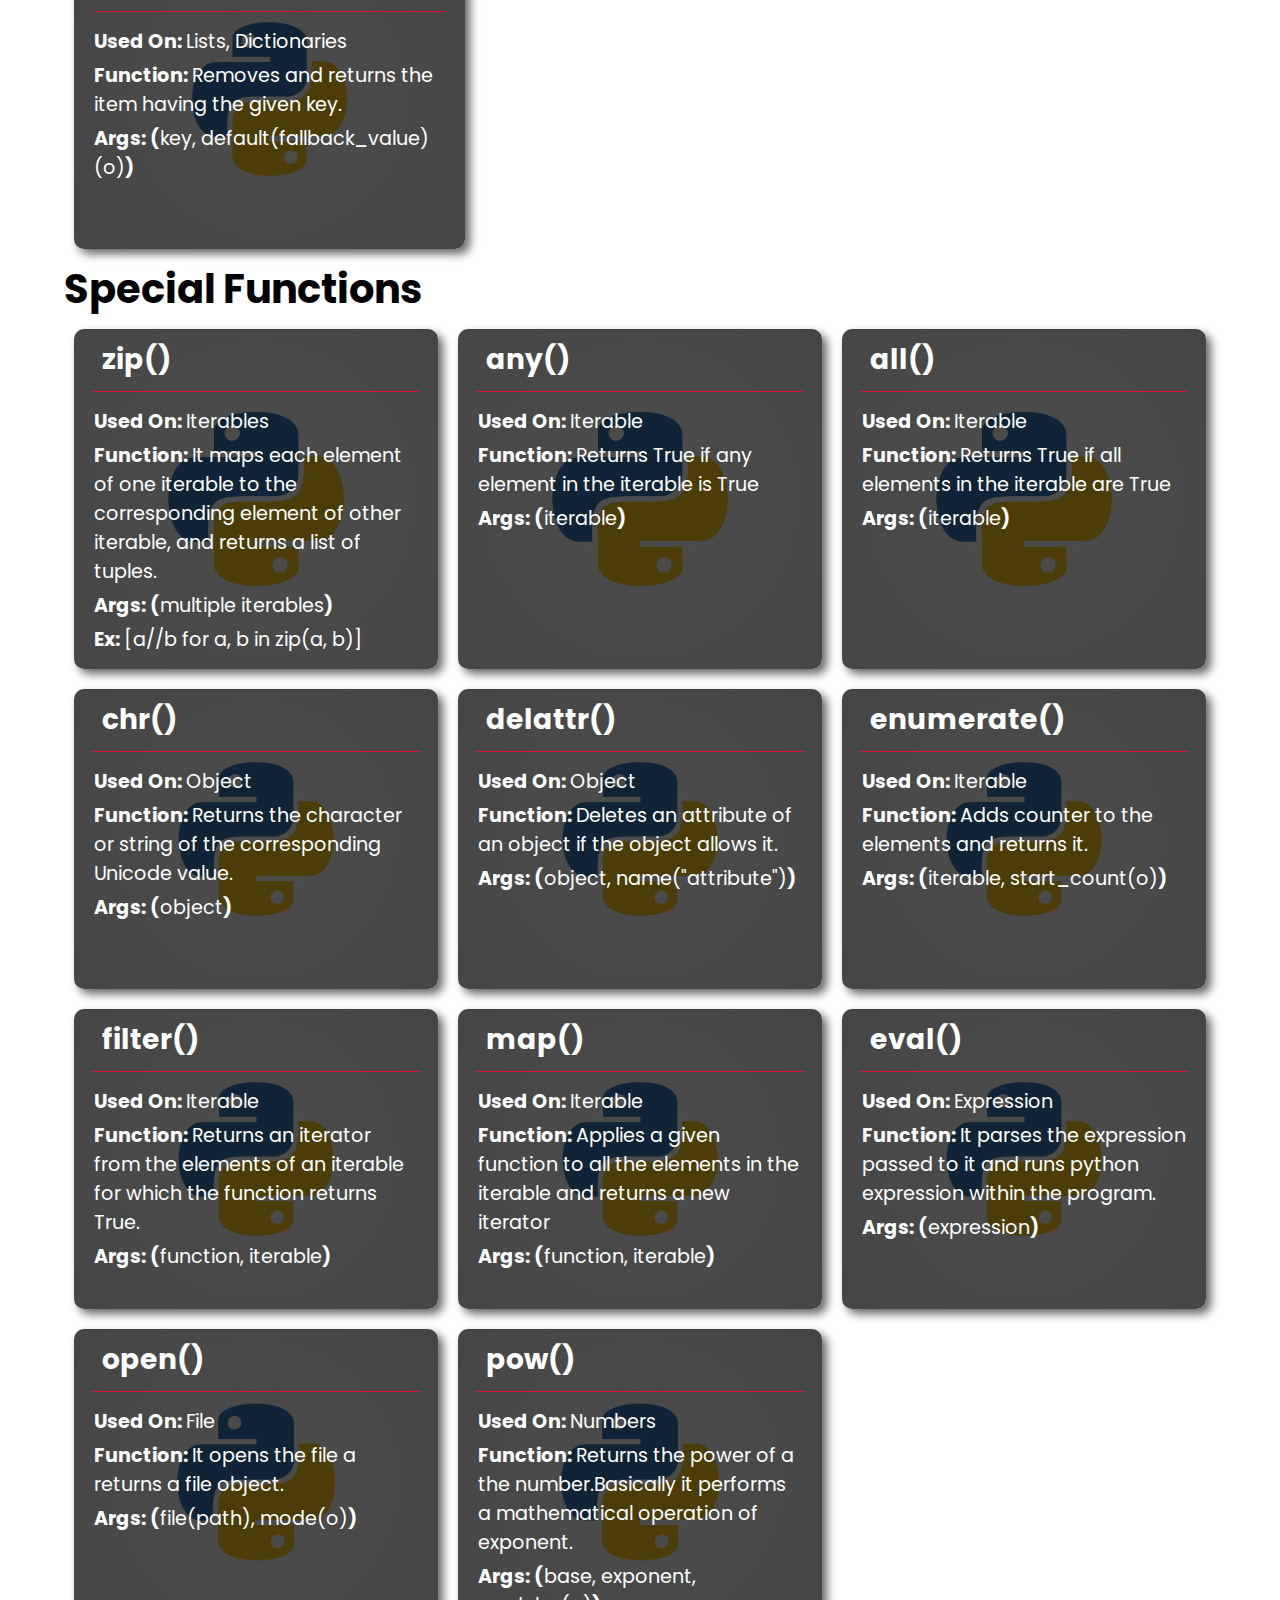
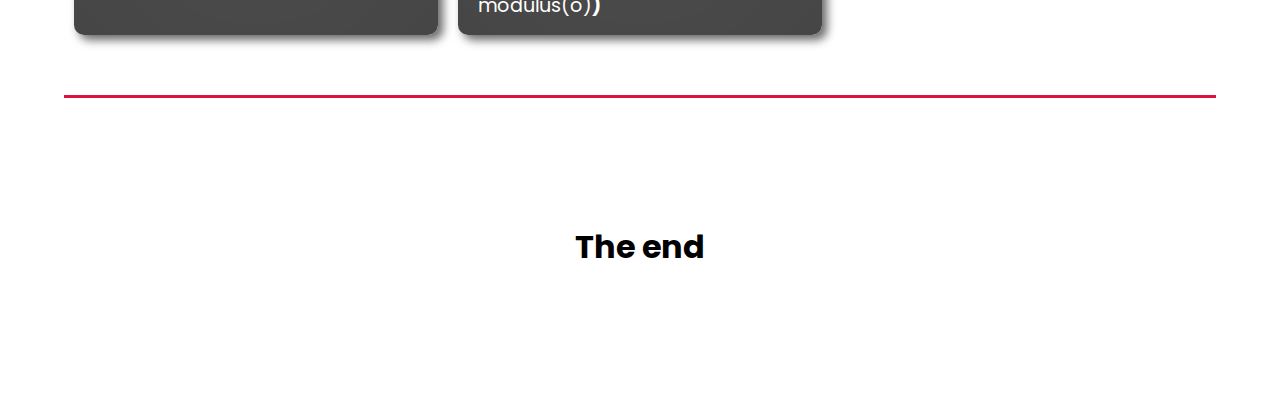
==== commit e739c26c: "added .strip()  and .replace() in strings" ====
--- a/index.html
+++ b/index.html
@@ -216,6 +216,34 @@
                     </ul>
                 </div>
             </div>
+            <div class="card">
+                <div class="card-header">
+                    <h3>.strip()</h3>
+                </div>
+                <div class="card-footer">
+                    <ul>
+                        <li><span class="bold">Used On: </span>Strings Only</li>
+                        <li><span class="bold">Function: </span>Returns a copy of the string by removing the elements passed as arguments.</li>
+                        <li><span class="bold">Args: </span><span>(</span> [char](o) <span>)</span>
+                        </li>
+                        <li><span class="bold">Note: </span>If no args provided, it strips all the unnecessary white spaces.</li>
+                    </ul>
+                </div>
+            </div>
+            <div class="card">
+                <div class="card-header">
+                    <h3>.replace()</h3>
+                </div>
+                <div class="card-footer">
+                    <ul>
+                        <li><span class="bold">Used On: </span>Strings Only</li>
+                        <li><span class="bold">Function: </span>Returns a copy of the string with replaced substrings based on the args passed.</li>
+                        <li><span class="bold">Args: </span><span>(</span> old, new, count <span>)</span>
+                        </li>
+                        <li><span class="bold">Note: </span>If count is not provided it replaces all occurrences of old with new.</li>
+                    </ul>
+                </div>
+            </div>
 
             
             <!----------------------------- Lists ---------------------------->
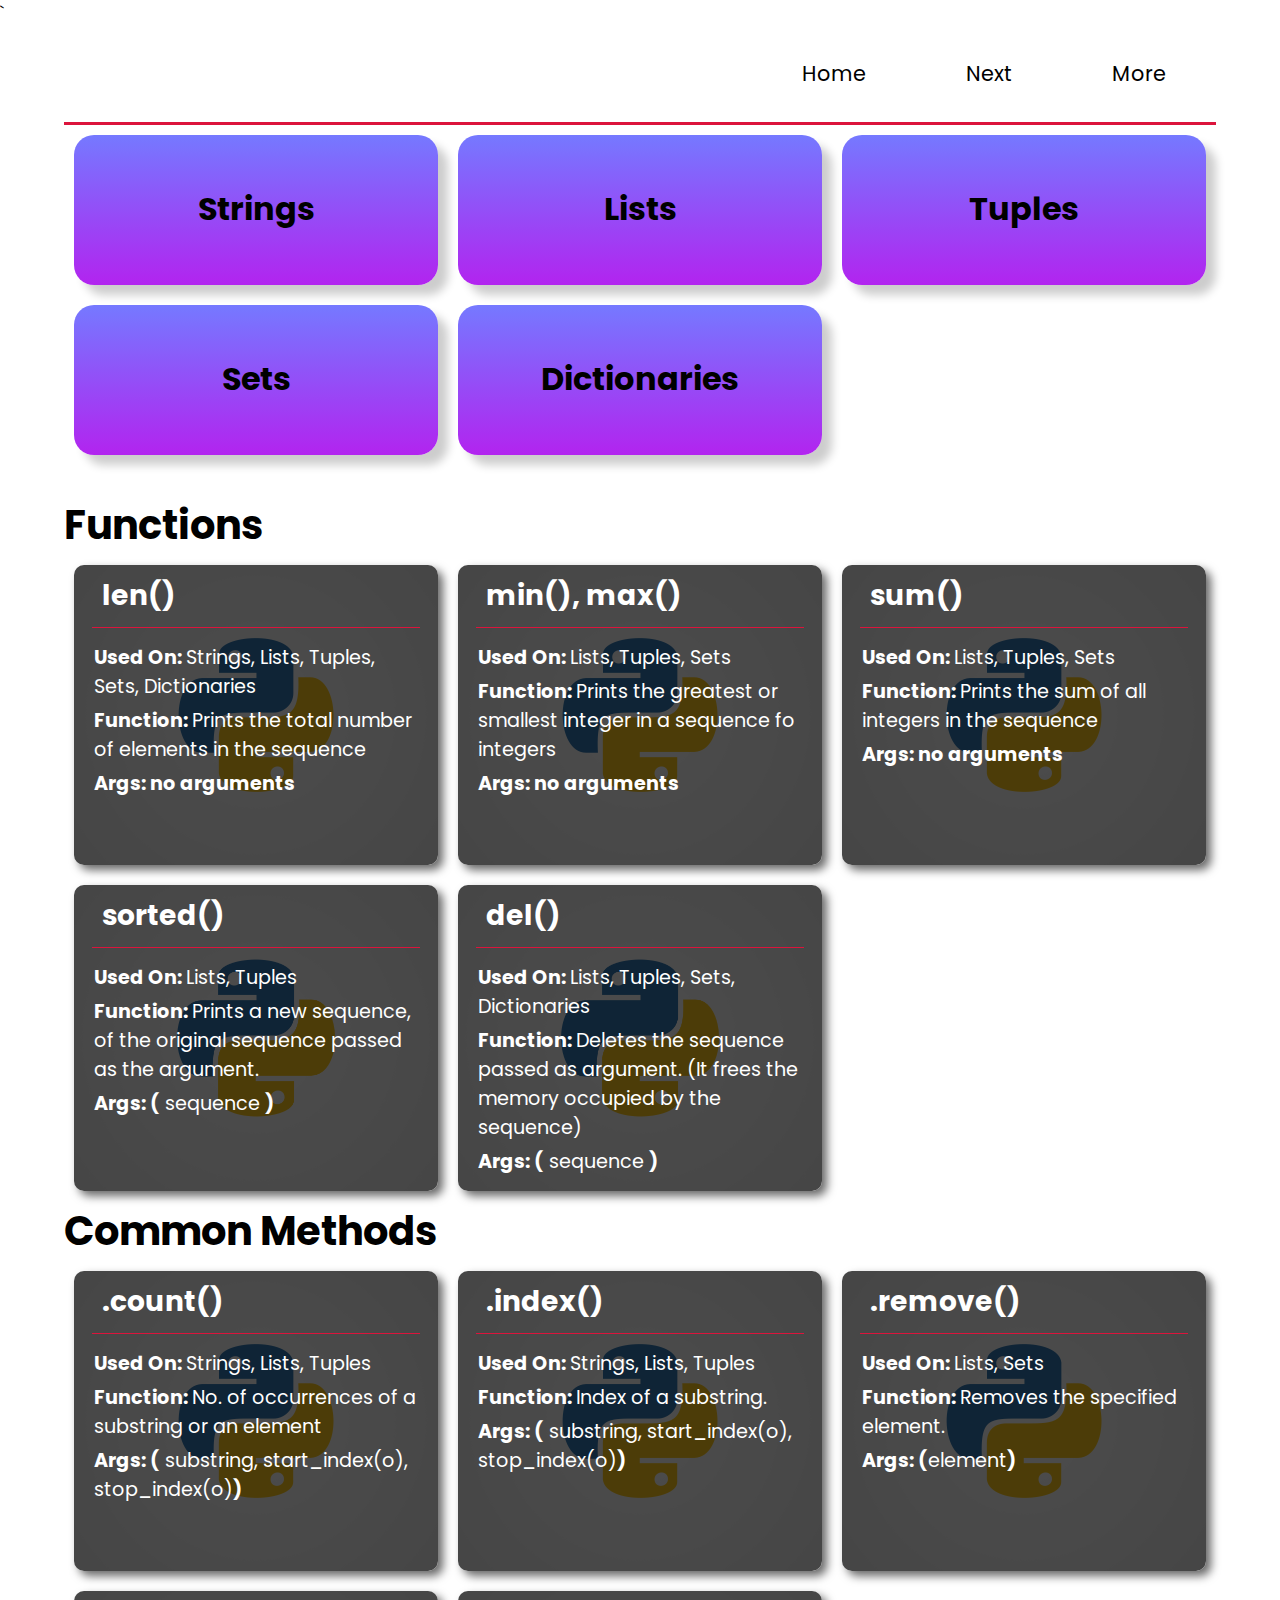
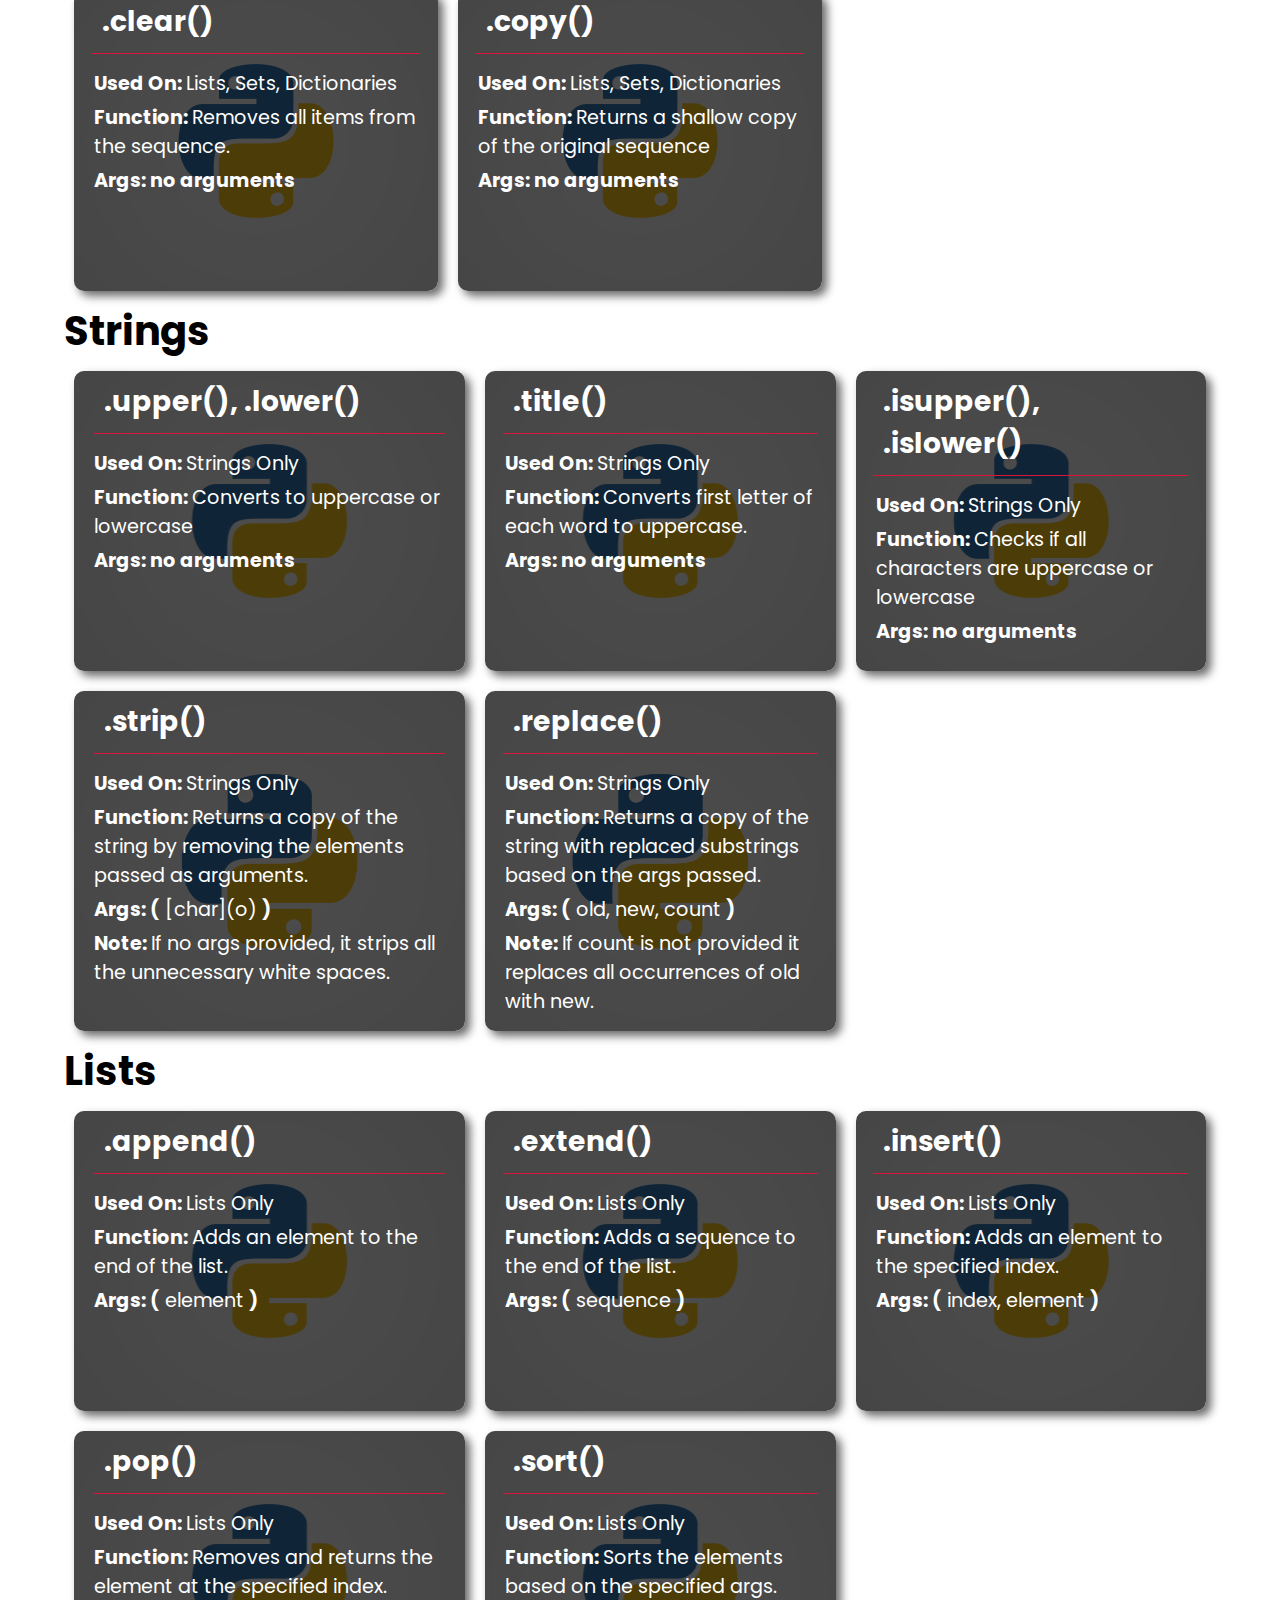
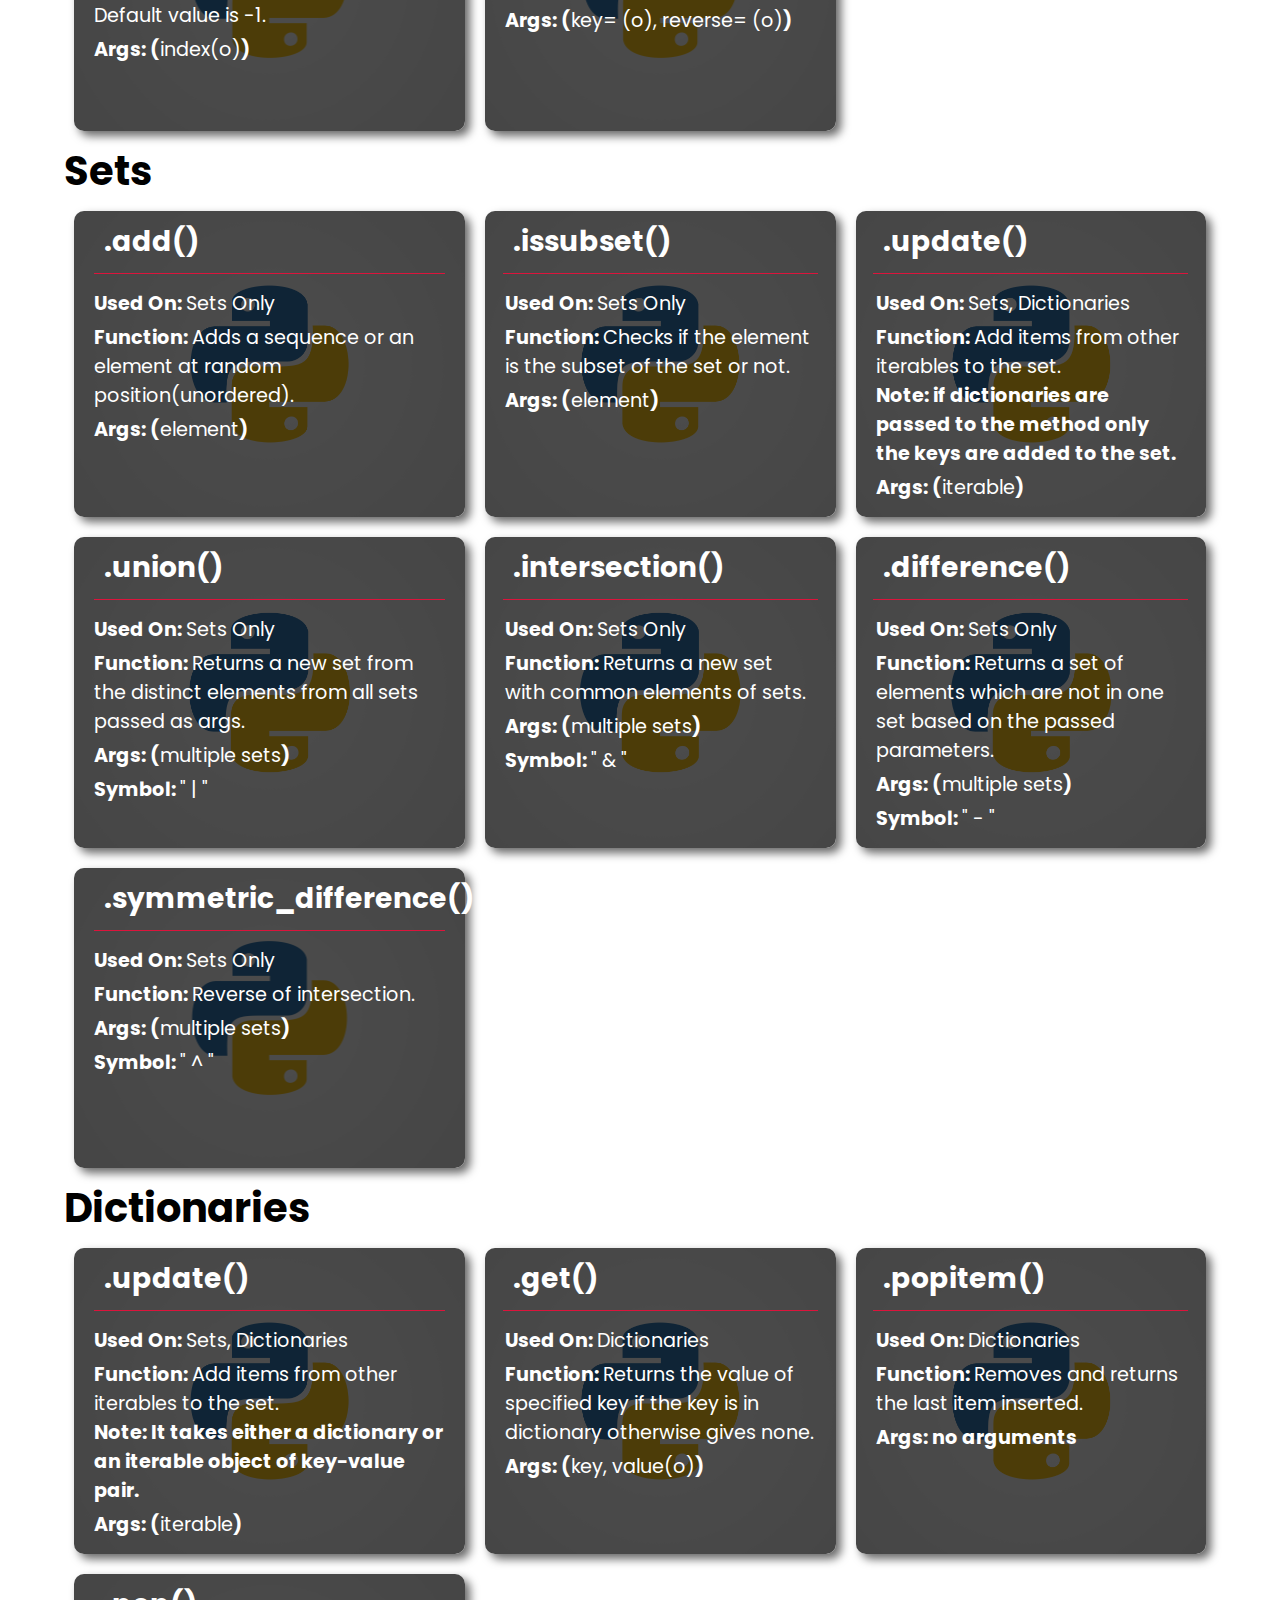
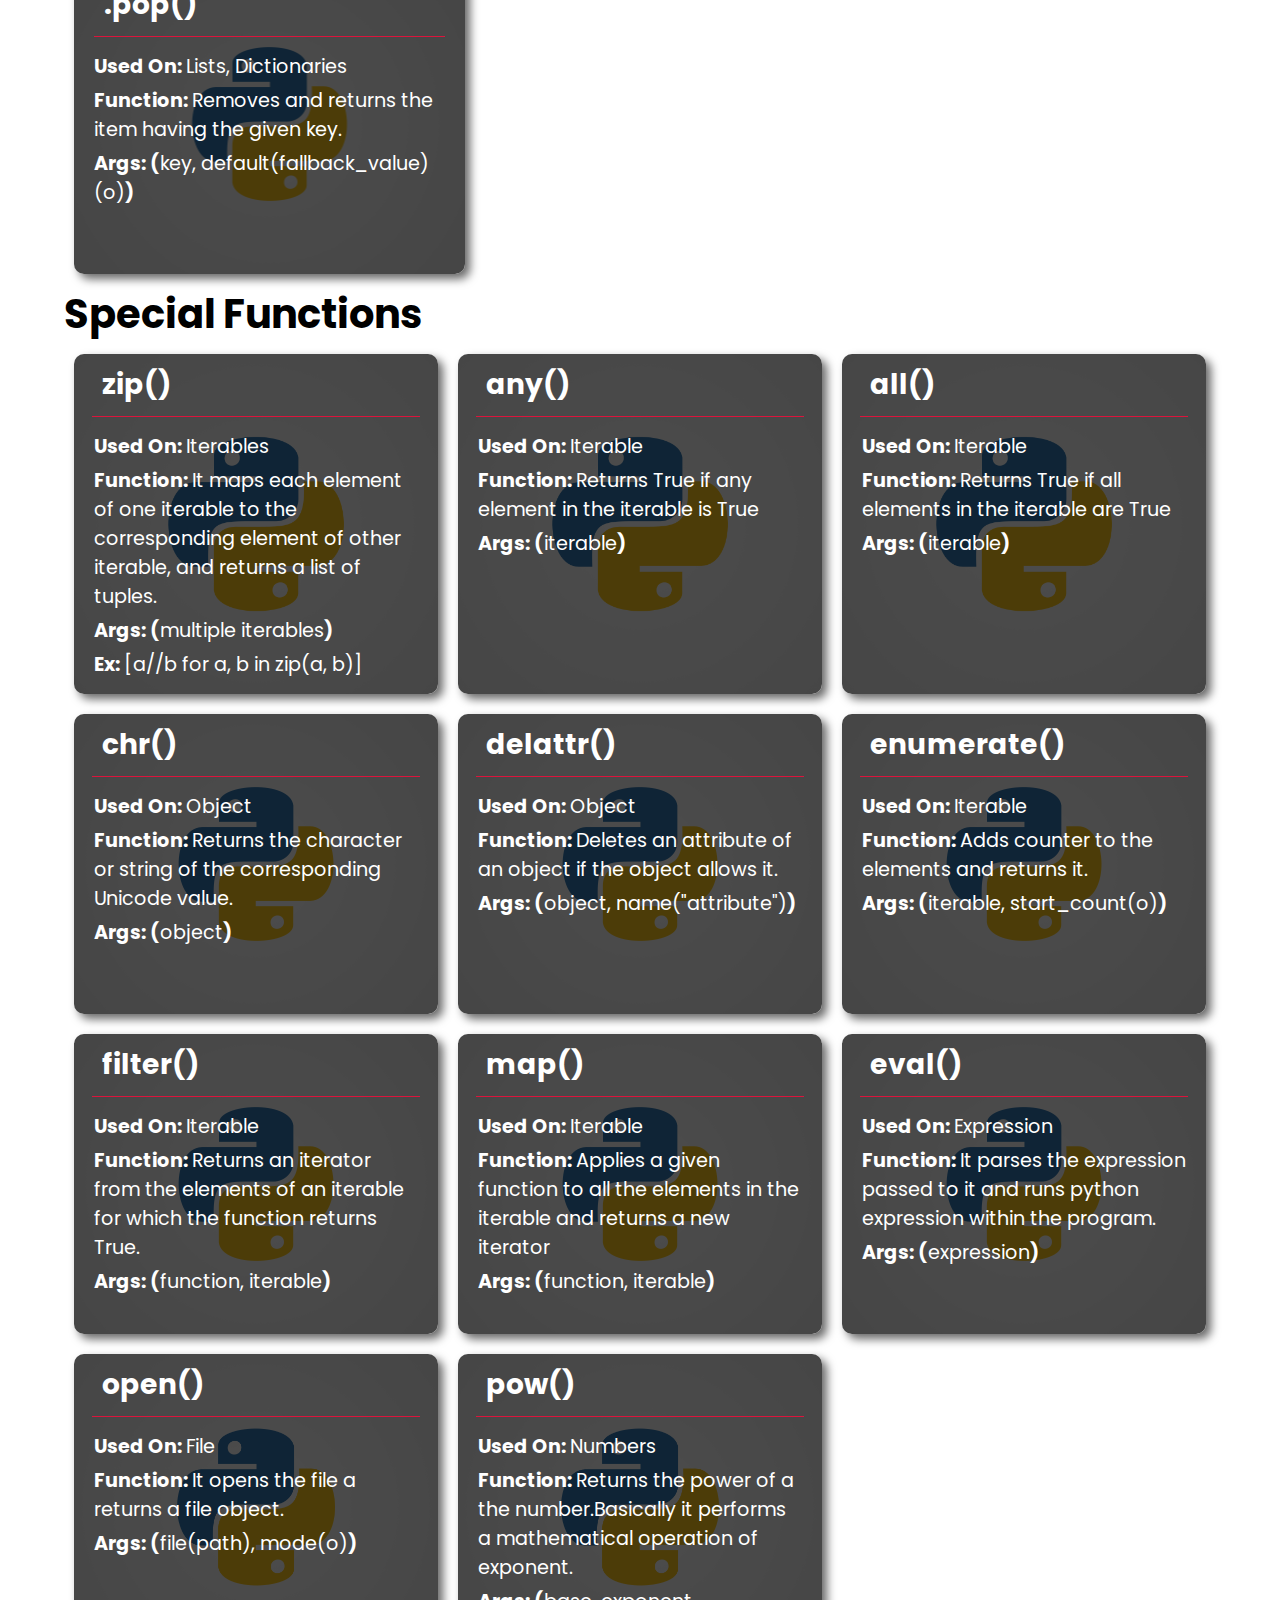
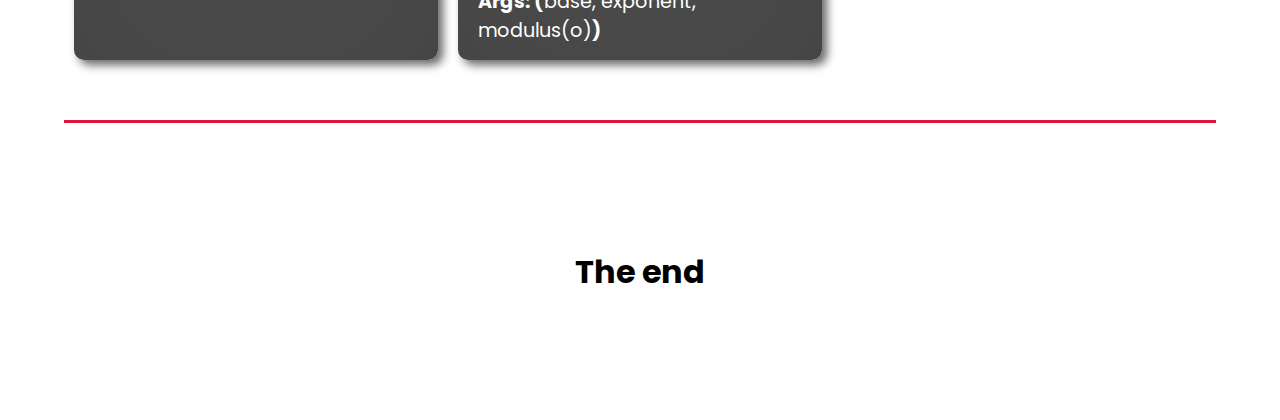
==== commit bff5f4d3: "added a link to next page" ====
--- a/index.html
+++ b/index.html
@@ -9,14 +9,27 @@
     <link href="https://fonts.googleapis.com/css2?family=Poppins:wght@200&display=swap" rel="stylesheet">
     <link rel="stylesheet" href="styles.css">
     <title>PyHelp</title>
+<!-- Google Tag Manager -->
+<script>(function(w,d,s,l,i){w[l]=w[l]||[];w[l].push({'gtm.start':
+    new Date().getTime(),event:'gtm.js'});var f=d.getElementsByTagName(s)[0],
+    j=d.createElement(s),dl=l!='dataLayer'?'&l='+l:'';j.async=true;j.src=
+    'https://www.googletagmanager.com/gtm.js?id='+i+dl;f.parentNode.insertBefore(j,f);
+    })(window,document,'script','dataLayer','GTM-WMNVXJ3');</script>
+    <!-- End Google Tag Manager -->
 </head>
+
 <body>
+    `
+    <!-- Google Tag Manager (noscript) -->
+<noscript><iframe src="https://www.googletagmanager.com/ns.html?id=GTM-WMNVXJ3"
+    height="0" width="0" style="display:none;visibility:hidden"></iframe></noscript>
+    <!-- End Google Tag Manager (noscript) -->
     <!--------------------------------------------------- Navbar ------------------------------------------------>
     <div class="for-all nav flex">
         <a href="#"><i class="fab fa-python fa-3x"></i></a>
         <ul class="flex">
             <li><a href="#">Home</a></li>
-            <li><a href="#">Next</a></li>
+            <li><a href="./next.html">Next</a></li>
             <li><a href="#">More</a></li>
         </ul>
     </div>
